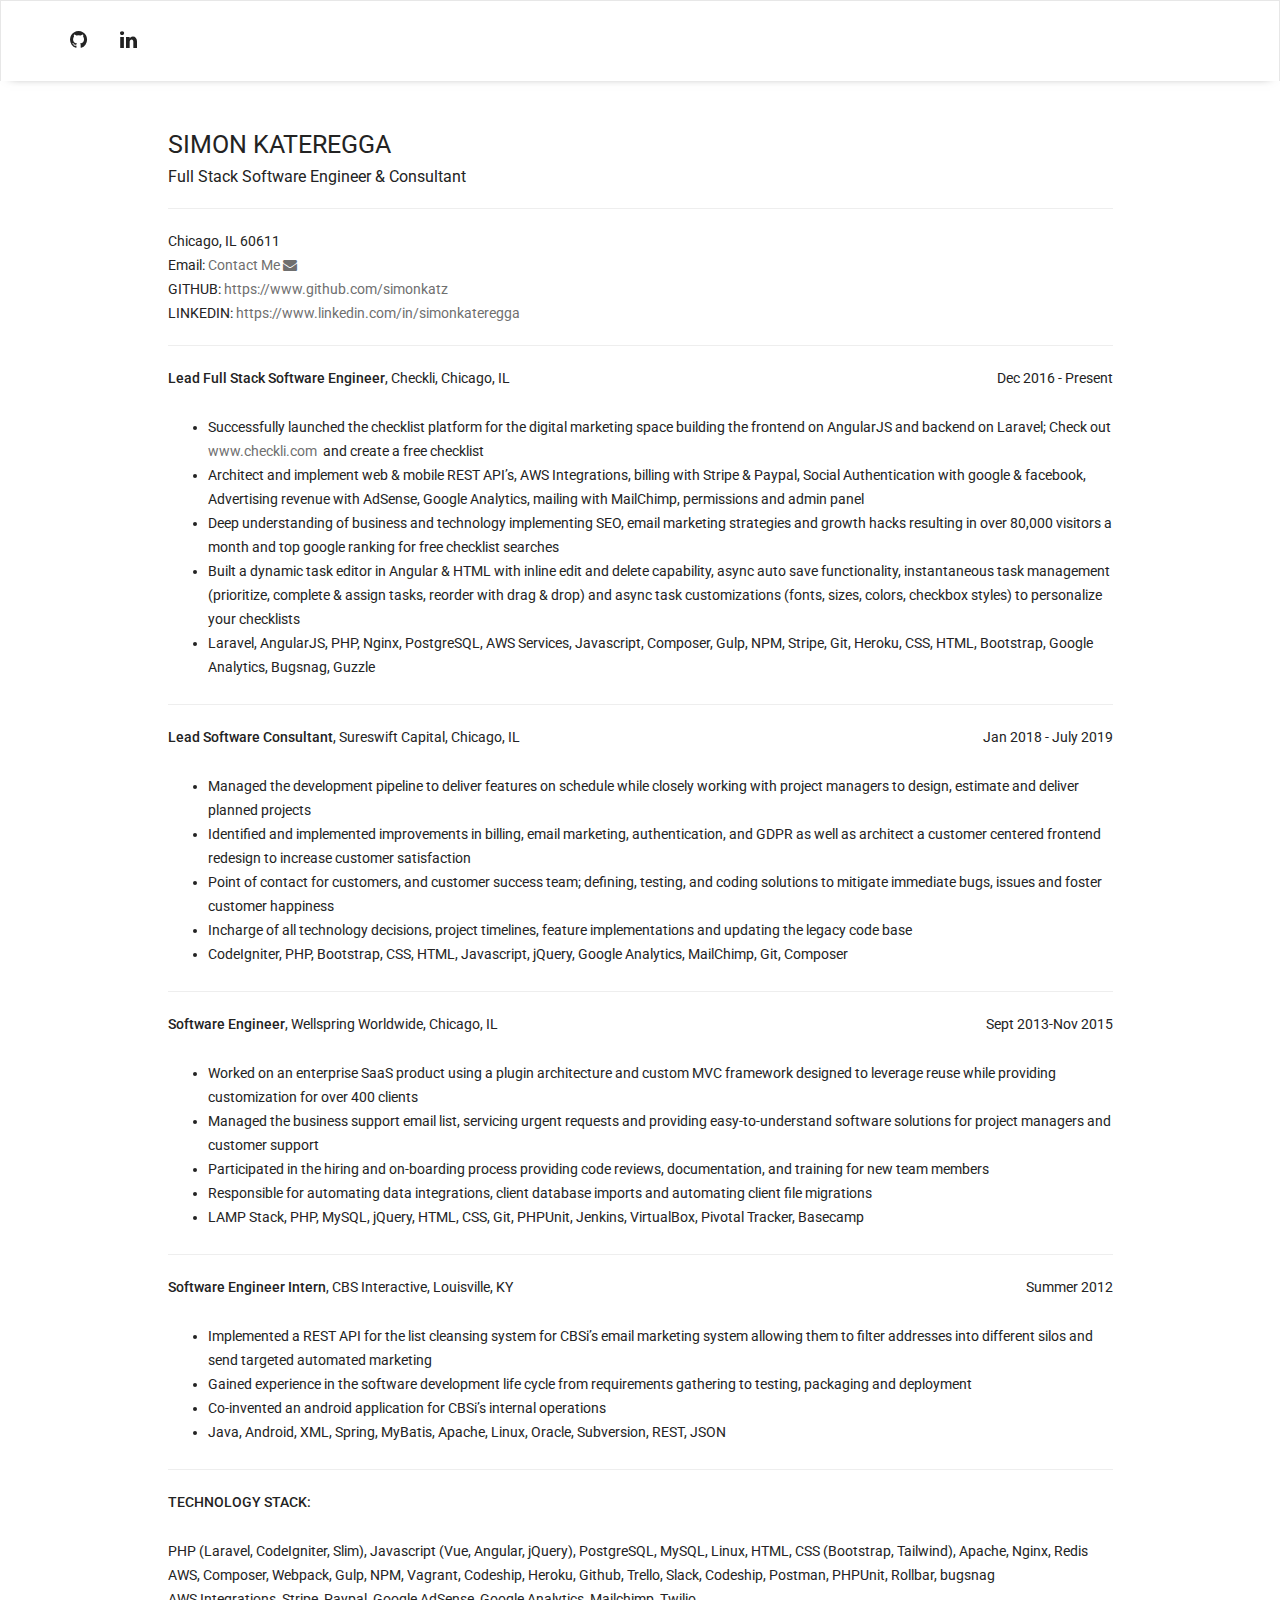
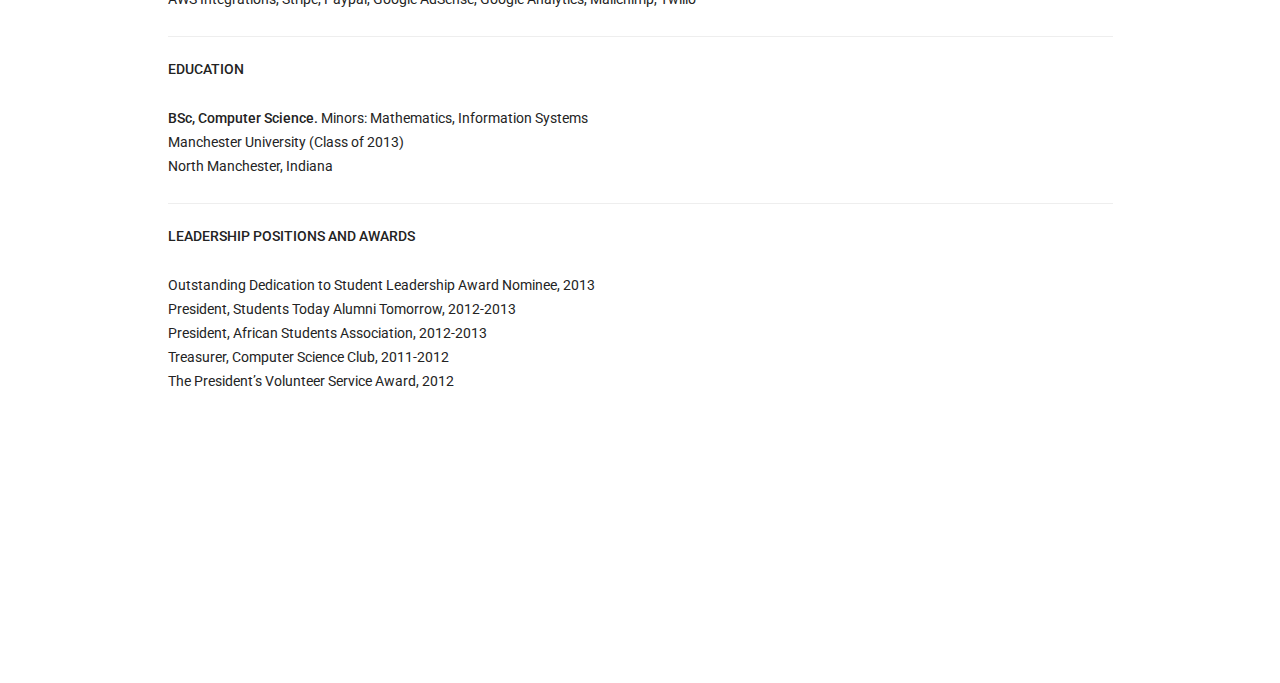
==== resume.html @ ce94b1bd "Technology stack and education." ====
<!DOCTYPE html>

<html class=" js " lang="en">
  <head>
    <!-- Global site tag (gtag.js) - Google Analytics -->
    <script async src="https://www.googletagmanager.com/gtag/js?id=UA-112524451-1"></script>
    <script>
      window.dataLayer = window.dataLayer || [];
      function gtag(){dataLayer.push(arguments);}
      gtag('js', new Date());

      gtag('config', 'UA-112524451-1');
    </script>

    <meta http-equiv="Content-Type" content="text/html; charset=UTF-8">
    <!-- title -->
    <title>Simon Kateregga</title>

    <meta http-equiv="X-UA-Compatible" content="IE=edge">
    <meta name="viewport" content="width=device-width,initial-scale=1.0,maximum-scale=1">
    <meta name="author" content="Simon Kateregga">
    <!-- description -->
    <meta name="description" content="Simon Kateregga: Software consultant, entrepreneur &amp; full stack web developer/engineer living in the great city of Chicago.">
    <!-- keywords -->
    <meta name="keywords" content="Simon Kateregga, kateregga, Entrepreneur, Software Consultant, Full Stack, Software Engineer, Chicago, Web Developer, Developer, Engineer">
    <!-- favicon -->
    <!-- animation -->
    <link rel="stylesheet" href="./css/animate.css">
    <!-- bootstrap -->
    <link rel="stylesheet" href="./css/bootstrap.min.css">
    <!-- font-awesome icon -->
    <link href="https://maxcdn.bootstrapcdn.com/font-awesome/4.7.0/css/font-awesome.min.css" rel="stylesheet" integrity="sha384-wvfXpqpZZVQGK6TAh5PVlGOfQNHSoD2xbE+QkPxCAFlNEevoEH3Sl0sibVcOQVnN" crossorigin="anonymous">
    <link rel="stylesheet" href="./css/font-awesome.min.css">

    <link rel="stylesheet" href="./css/et-line-icons.css">

    <link rel="stylesheet" href="./css/style.css">
    <!-- responsive css -->
    <link rel="stylesheet" href="./css/responsive.css">

    <link rel="stylesheet" href="./css/main.css">
  </head>
  <body class="width-100 text-extra-dark-gray">
      <!-- start header -->
      <header class="sticky">
          <!-- start navigation -->
          <nav class="navbar navbar-default navbar-scroll-fixed-top xs-display-none width-90 header-light-transparent bootsnav nav-top-scroll on no-full">
              <div class="container nav-header-container height-80px xs-height-50px xs-padding-15px-lr">
                  <!-- start header navigation -->
                  <div class="row">
                      <div class="col-md-4 col-sm-4 col-xs-6 hidden-xs text-left">
                          <div class="social-icon">
                              <a href="https://www.github.com/simonkatz" title="Github" target="_blank"><i class="fa fa-github text-extra-dark-gray text-deep-pink-hover" aria-hidden="true"></i></a>
                              <a href="https://linkedin.com/in/simonkateregga" title="LinkedIn" target="_blank"><i class="fa fa-linkedin text-extra-dark-gray text-deep-pink-hover"></i></a>
                          </div>
                      </div>
                  </div>
              </div>
              <!-- end header navigation -->
          </nav>
          <!-- end navigation -->

      </header>
    <section class="wow fadeIn" style="visibility: visible; animation-name: fadeIn;">
        <div class="container">
            <div class="row">
                <div class="col-xs-12 col-md-10 col-md-offset-1">
                    <div>
                        <h6 class="margin-5px-bottom text-uppercase">Simon Kateregga</h6>
                        <div class="text-medium text-uppercas">Full Stack Software Engineer &amp; Consultant</div>
                        <hr />
                        Chicago, IL 60611 <br/> 
                        Email: <a href="mailto:simon@checkli.com">Contact Me <i class="fa fa-envelope"></i></a> <br/>
                        GITHUB: <a href="https://www.github.com/simonkatz" target="_blank">https://www.github.com/simonkatz </a> <br/>
                        LINKEDIN: <a href="https://www.linkedin.com/in/simonkateregga" target="_blank">https://www.linkedin.com/in/simonkateregga</a>
                    </div> 
                    <hr />
                    <p><span class="font-weight-500">Lead Full Stack Software Engineer</span>, Checkli, Chicago, IL <span class="float-right">Dec 2016 - Present</span></p>
                    <ul>
                    	<li>Successfully launched the checklist platform for the digital marketing space building the frontend on AngularJS and backend on Laravel; Check out <a href="https://www.checkli.com" target="_blank">www.checkli.com</a> &nbsp;and create a free checklist</li>
                    	<li>Architect and implement web &amp; mobile REST API&rsquo;s, AWS Integrations, billing with Stripe &amp; Paypal, Social Authentication with google &amp; facebook, Advertising revenue with AdSense, Google Analytics, mailing with MailChimp, permissions and admin panel</li>
                    	<li>Deep understanding of business and technology implementing SEO, email marketing strategies and growth hacks resulting in over 80,000 visitors a month and top google ranking for free checklist searches</li>
                    	<li>Built a dynamic task editor in Angular &amp; HTML with inline edit and delete capability, async auto save functionality, instantaneous task management (prioritize, complete &amp; assign tasks, reorder with drag &amp; drop) and async task customizations (fonts, sizes, colors, checkbox styles) to personalize your checklists</li>
                    	<li>Laravel, AngularJS, PHP, Nginx, PostgreSQL, AWS Services, Javascript, Composer, Gulp, NPM, Stripe, Git, Heroku, CSS, HTML, Bootstrap, Google Analytics, Bugsnag, Guzzle</li>
                    </ul>
                    <hr />
                    <p><span class="font-weight-500">Lead Software Consultant</span>, Sureswift Capital, Chicago, IL <span class="float-right">Jan 2018 - July 2019</span></p>
                    <ul>
                        <li>Managed the development pipeline to deliver features on schedule while closely working with project managers to design, estimate and deliver planned projects</li>
                        <li>Identified and implemented improvements in billing, email marketing, authentication, and GDPR as well as architect a customer centered frontend redesign to increase customer satisfaction</li>
                        <li>Point of contact for customers, and customer success team; defining, testing, and coding solutions to mitigate immediate bugs, issues and foster customer happiness</li>
                        <li>Incharge of all technology decisions, project timelines, feature implementations and updating the legacy code base</li>
                        <li>CodeIgniter, PHP, Bootstrap, CSS, HTML, Javascript, jQuery, Google Analytics, MailChimp, Git, Composer</li>
                    </ul>
                    <hr />
                    <p><span class="font-weight-500">Software Engineer</span>, Wellspring Worldwide, Chicago, IL <span class="float-right">Sept 2013-Nov 2015</span></p>
                    <ul>
                    	<li>Worked on an enterprise SaaS product using a plugin architecture and custom MVC framework designed to leverage reuse while providing customization for over 400 clients</li>
                    	<li>Managed the business support email list, servicing urgent requests and providing easy-to-understand software solutions for project managers and customer support</li>
                    	<li>Participated in the hiring and on-boarding process providing code reviews, documentation, and training for new team members</li>
                    	<li>Responsible for automating data integrations, client database imports and automating client file migrations</li>
                    	<li>LAMP Stack, PHP, MySQL, jQuery, HTML, CSS, Git, PHPUnit, Jenkins, VirtualBox, Pivotal Tracker, Basecamp</li>
                    </ul>
                    <hr />
                    <p><span class="font-weight-500">Software Engineer Intern</span>, CBS Interactive, Louisville, KY <span class="float-right">Summer 2012</span></p>
                    <ul>
                    	<li>Implemented a REST API for the list cleansing system for CBSi&rsquo;s email marketing system allowing them to filter addresses into different silos and send targeted automated marketing</li>
                    	<li>Gained experience in the software development life cycle from requirements gathering to testing, packaging and deployment</li>
                    	<li>Co-invented an android application for CBSi&rsquo;s internal operations</li>
                    	<li>Java, Android, XML, Spring, MyBatis, Apache, Linux, Oracle, Subversion, REST, JSON</li>
                    </ul> 
                     <hr />
                    <p class="font-weight-500">TECHNOLOGY STACK:</p>
                    <p>
                        PHP (Laravel, CodeIgniter, Slim), Javascript (Vue, Angular, jQuery), PostgreSQL, MySQL, Linux, HTML, CSS (Bootstrap, Tailwind), Apache, Nginx, Redis <br/>
                        
                        AWS, Composer, Webpack, Gulp, NPM, Vagrant, Codeship, Heroku, Github, Trello, Slack, Codeship, Postman, PHPUnit, Rollbar, bugsnag <br/>
                        
                        AWS Integrations, Stripe, Paypal, Google AdSense, Google Analytics, Mailchimp, Twilio <br/>
                    </p>
                    <hr />
                    <p class="font-weight-500">EDUCATION</p>
                    <p>
                        <span class="font-weight-500">BSc, Computer Science.</span> Minors: Mathematics, Information Systems <br/>
                        Manchester University (Class of 2013) <br/> 
                        North Manchester, Indiana
                    </p>
                    <hr />
                    <p class="font-weight-500">LEADERSHIP POSITIONS AND AWARDS</p>
                    <div>
                        Outstanding Dedication to Student Leadership Award Nominee, 2013 <br/>
                        President, Students Today Alumni Tomorrow, 2012-2013 <br/>
                        President, African Students Association, 2012-2013 <br/>
                        Treasurer, Computer Science Club, 2011-2012 <br/>
                        The President&rsquo;s Volunteer Service Award, 2012
                    </div>
                </div>
                
            </div>
        </div>
    </section>
    <section id="contact" class="wow fadeIn padding-60px-tb sm-padding-40px-tb bg-charcoal-gray" style="visibility: visible; animation-name: fadeIn;">
        <div class="container">
            <div class="row">
              <div class="col-md-3 col-sm-3 col-xs-6 hidden-xs text-left">
                  <div class="social-icon">
                      <a href="https://www.github.com/simonkatz" title="Github" target="_blank"><i class="fa fa-github text-white" aria-hidden="true"></i></a>
                      <a href="https://linkedin.com/in/simonkateregga" title="LinkedIn" target="_blank"><i class="fa fa-linkedin text-white"></i></a>
                  </div>
              </div>
                <div class="col-md-6 col-sm-6 center-col position-relative text-center">
                    <span class="text-extra-large text-white alt-font display-inline-block margin-5px-top margin-30px-right xs-no-margin-right xs-no-margin-top xs-margin-15px-bottom xs-width-100">I'd love to hear about your project</span>
                    <a href="mailto:simon@checkli.com" class="btn btn-white btn-medium btn-rounded vertical-align-top xs-no-margin-right">Contact Me <i class="fa fa-envelope"></i></a>
                </div>
            </div>
        </div>
    </section>
    <script type="text/javascript" src="./js/jquery.js"></script>
    <script type="text/javascript" src="./js/bootstrap.min.js"></script>
    <!-- animation -->
    <script type="text/javascript" src="./js/wow.min.js"></script>
    <script type="text/javascript" src="./js/smooth-scroll.js"></script>

    <script type="text/javascript" src="./js/main.js"></script>
  </body>
</html>
---- css/et-line-icons.css ----
@font-face {
	font-family: 'et-line';
	src:url('../fonts/et-line.eot');
	src:url('../fonts/et-line.eot?#iefix') format('embedded-opentype'),
		url('../fonts/et-line.woff') format('woff'),
		url('../fonts/et-line.ttf') format('truetype'),
		url('../fonts/et-line.svg#et-line') format('svg');
	font-weight: normal;
	font-style: normal;
}

/* Use the following CSS code if you want to use data attributes for inserting your icons */
[data-icon]:before {
	font-family: 'et-line';
	content: attr(data-icon);
	speak: none;
	font-weight: normal;
	font-variant: normal;
	text-transform: none;
	line-height: 1;
	-webkit-font-smoothing: antialiased;
	-moz-osx-font-smoothing: grayscale;
	display:inline-block;
}

/* Use the following CSS code if you want to have a class per icon */
/*
Instead of a list of all class selectors,
you can use the generic selector below, but it's slower:
[class*="icon-"] {
*/
.icon-mobile, .icon-laptop, .icon-desktop, .icon-tablet, .icon-phone, .icon-document, .icon-documents, .icon-search, .icon-clipboard, .icon-newspaper, .icon-notebook, .icon-book-open, .icon-browser, .icon-calendar, .icon-presentation, .icon-picture, .icon-pictures, .icon-video, .icon-camera, .icon-printer, .icon-toolbox, .icon-briefcase, .icon-wallet, .icon-gift, .icon-bargraph, .icon-grid, .icon-expand, .icon-focus, .icon-edit, .icon-adjustments, .icon-ribbon, .icon-hourglass, .icon-lock, .icon-megaphone, .icon-shield, .icon-trophy, .icon-flag, .icon-map, .icon-puzzle, .icon-basket, .icon-envelope, .icon-streetsign, .icon-telescope, .icon-gears, .icon-key, .icon-paperclip, .icon-attachment, .icon-pricetags, .icon-lightbulb, .icon-layers, .icon-pencil, .icon-tools, .icon-tools-2, .icon-scissors, .icon-paintbrush, .icon-magnifying-glass, .icon-circle-compass, .icon-linegraph, .icon-mic, .icon-strategy, .icon-beaker, .icon-caution, .icon-recycle, .icon-anchor, .icon-profile-male, .icon-profile-female, .icon-bike, .icon-wine, .icon-hotairballoon, .icon-globe, .icon-genius, .icon-map-pin, .icon-dial, .icon-chat, .icon-heart, .icon-cloud, .icon-upload, .icon-download, .icon-target, .icon-hazardous, .icon-piechart, .icon-speedometer, .icon-global, .icon-compass, .icon-lifesaver, .icon-clock, .icon-aperture, .icon-quote, .icon-scope, .icon-alarmclock, .icon-refresh, .icon-happy, .icon-sad, .icon-facebook, .icon-twitter, .icon-googleplus, .icon-rss, .icon-tumblr, .icon-linkedin, .icon-dribbble {
	font-family: 'et-line';
	speak: none;
	font-style: normal;
	font-weight: normal;
	font-variant: normal;
	text-transform: none;
	line-height: 1.1;
	-webkit-font-smoothing: antialiased;
	-moz-osx-font-smoothing: grayscale;
	display:inline-block;
}
.icon-mobile:before {
	content: "\e000";
}
.icon-laptop:before {
	content: "\e001";
}
.icon-desktop:before {
	content: "\e002";
}
.icon-tablet:before {
	content: "\e003";
}
.icon-phone:before {
	content: "\e004";
}
.icon-document:before {
	content: "\e005";
}
.icon-documents:before {
	content: "\e006";
}
.icon-search:before {
	content: "\e007";
}
.icon-clipboard:before {
	content: "\e008";
}
.icon-newspaper:before {
	content: "\e009";
}
.icon-notebook:before {
	content: "\e00a";
}
.icon-book-open:before {
	content: "\e00b";
}
.icon-browser:before {
	content: "\e00c";
}
.icon-calendar:before {
	content: "\e00d";
}
.icon-presentation:before {
	content: "\e00e";
}
.icon-picture:before {
	content: "\e00f";
}
.icon-pictures:before {
	content: "\e010";
}
.icon-video:before {
	content: "\e011";
}
.icon-camera:before {
	content: "\e012";
}
.icon-printer:before {
	content: "\e013";
}
.icon-toolbox:before {
	content: "\e014";
}
.icon-briefcase:before {
	content: "\e015";
}
.icon-wallet:before {
	content: "\e016";
}
.icon-gift:before {
	content: "\e017";
}
.icon-bargraph:before {
	content: "\e018";
}
.icon-grid:before {
	content: "\e019";
}
.icon-expand:before {
	content: "\e01a";
}
.icon-focus:before {
	content: "\e01b";
}
.icon-edit:before {
	content: "\e01c";
}
.icon-adjustments:before {
	content: "\e01d";
}
.icon-ribbon:before {
	content: "\e01e";
}
.icon-hourglass:before {
	content: "\e01f";
}
.icon-lock:before {
	content: "\e020";
}
.icon-megaphone:before {
	content: "\e021";
}
.icon-shield:before {
	content: "\e022";
}
.icon-trophy:before {
	content: "\e023";
}
.icon-flag:before {
	content: "\e024";
}
.icon-map:before {
	content: "\e025";
}
.icon-puzzle:before {
	content: "\e026";
}
.icon-basket:before {
	content: "\e027";
}
.icon-envelope:before {
	content: "\e028";
}
.icon-streetsign:before {
	content: "\e029";
}
.icon-telescope:before {
	content: "\e02a";
}
.icon-gears:before {
	content: "\e02b";
}
.icon-key:before {
	content: "\e02c";
}
.icon-paperclip:before {
	content: "\e02d";
}
.icon-attachment:before {
	content: "\e02e";
}
.icon-pricetags:before {
	content: "\e02f";
}
.icon-lightbulb:before {
	content: "\e030";
}
.icon-layers:before {
	content: "\e031";
}
.icon-pencil:before {
	content: "\e032";
}
.icon-tools:before {
	content: "\e033";
}
.icon-tools-2:before {
	content: "\e034";
}
.icon-scissors:before {
	content: "\e035";
}
.icon-paintbrush:before {
	content: "\e036";
}
.icon-magnifying-glass:before {
	content: "\e037";
}
.icon-circle-compass:before {
	content: "\e038";
}
.icon-linegraph:before {
	content: "\e039";
}
.icon-mic:before {
	content: "\e03a";
}
.icon-strategy:before {
	content: "\e03b";
}
.icon-beaker:before {
	content: "\e03c";
}
.icon-caution:before {
	content: "\e03d";
}
.icon-recycle:before {
	content: "\e03e";
}
.icon-anchor:before {
	content: "\e03f";
}
.icon-profile-male:before {
	content: "\e040";
}
.icon-profile-female:before {
	content: "\e041";
}
.icon-bike:before {
	content: "\e042";
}
.icon-wine:before {
	content: "\e043";
}
.icon-hotairballoon:before {
	content: "\e044";
}
.icon-globe:before {
	content: "\e045";
}
.icon-genius:before {
	content: "\e046";
}
.icon-map-pin:before {
	content: "\e047";
}
.icon-dial:before {
	content: "\e048";
}
.icon-chat:before {
	content: "\e049";
}
.icon-heart:before {
	content: "\e04a";
}
.icon-cloud:before {
	content: "\e04b";
}
.icon-upload:before {
	content: "\e04c";
}
.icon-download:before {
	content: "\e04d";
}
.icon-target:before {
	content: "\e04e";
}
.icon-hazardous:before {
	content: "\e04f";
}
.icon-piechart:before {
	content: "\e050";
}
.icon-speedometer:before {
	content: "\e051";
}
.icon-global:before {
	content: "\e052";
}
.icon-compass:before {
	content: "\e053";
}
.icon-lifesaver:before {
	content: "\e054";
}
.icon-clock:before {
	content: "\e055";
}
.icon-aperture:before {
	content: "\e056";
}
.icon-quote:before {
	content: "\e057";
}
.icon-scope:before {
	content: "\e058";
}
.icon-alarmclock:before {
	content: "\e059";
}
.icon-refresh:before {
	content: "\e05a";
}
.icon-happy:before {
	content: "\e05b";
}
.icon-sad:before {
	content: "\e05c";
}
.icon-facebook:before {
	content: "\e05d";
}
.icon-twitter:before {
	content: "\e05e";
}
.icon-googleplus:before {
	content: "\e05f";
}
.icon-rss:before {
	content: "\e060";
}
.icon-tumblr:before {
	content: "\e061";
}
.icon-linkedin:before {
	content: "\e062";
}
.icon-dribbble:before {
	content: "\e063";
}
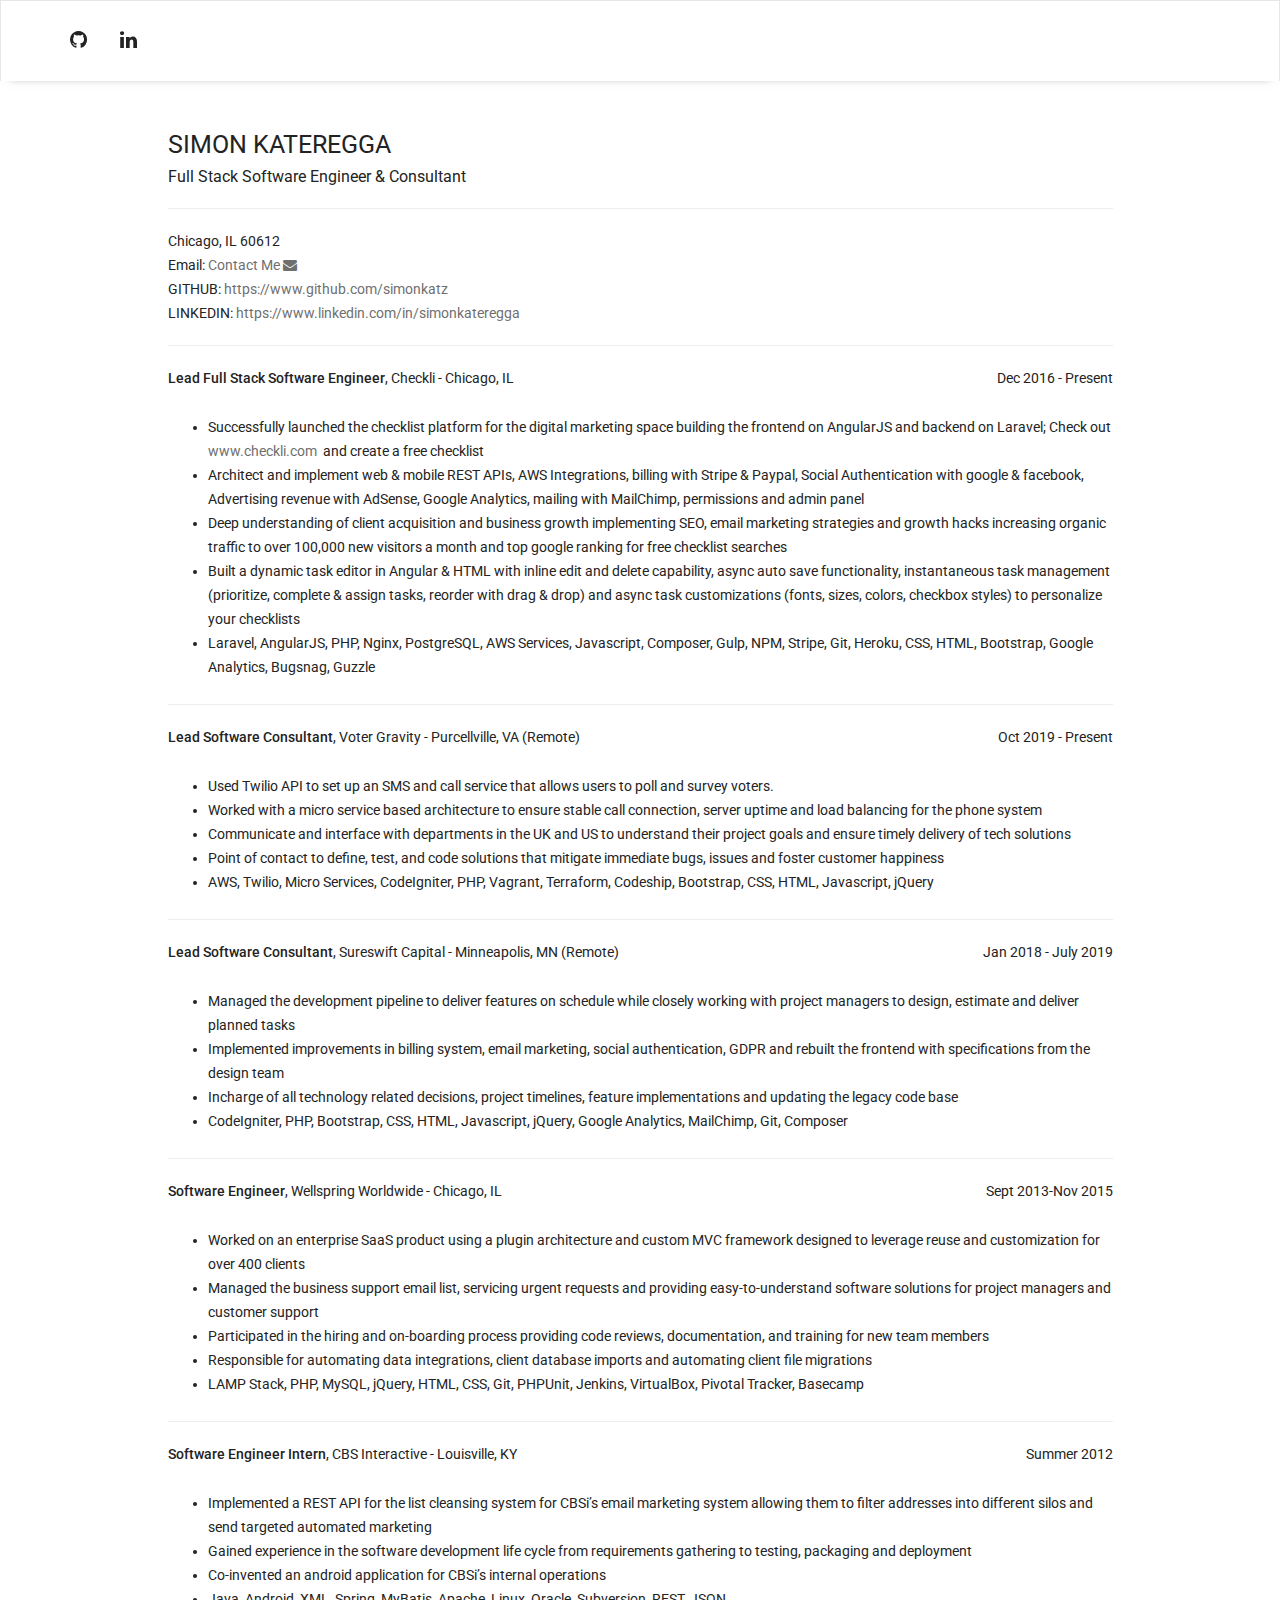
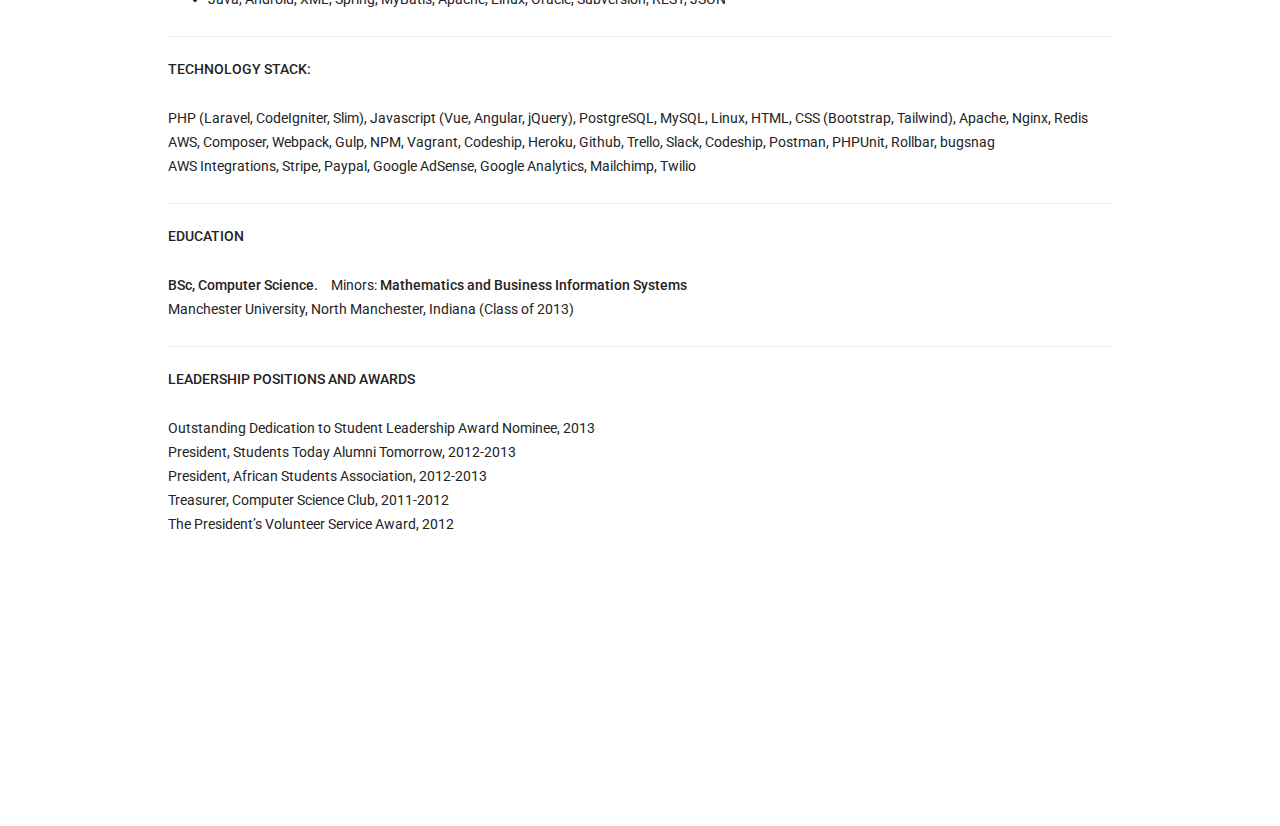
==== commit 105567d1: "Update resume dates" ====
--- a/resume.html
+++ b/resume.html
@@ -69,40 +69,48 @@
                         <h6 class="margin-5px-bottom text-uppercase">Simon Kateregga</h6>
                         <div class="text-medium text-uppercas">Full Stack Software Engineer &amp; Consultant</div>
                         <hr />
-                        Chicago, IL 60611 <br/> 
+                        Chicago, IL 60612 <br/> 
                         Email: <a href="mailto:simon@checkli.com">Contact Me <i class="fa fa-envelope"></i></a> <br/>
                         GITHUB: <a href="https://www.github.com/simonkatz" target="_blank">https://www.github.com/simonkatz </a> <br/>
                         LINKEDIN: <a href="https://www.linkedin.com/in/simonkateregga" target="_blank">https://www.linkedin.com/in/simonkateregga</a>
                     </div> 
                     <hr />
-                    <p><span class="font-weight-500">Lead Full Stack Software Engineer</span>, Checkli, Chicago, IL <span class="float-right">Dec 2016 - Present</span></p>
+                    <p><span class="font-weight-500">Lead Full Stack Software Engineer</span>, Checkli - Chicago, IL<span class="float-right">Dec 2016 - Present</span></p>
                     <ul>
                     	<li>Successfully launched the checklist platform for the digital marketing space building the frontend on AngularJS and backend on Laravel; Check out <a href="https://www.checkli.com" target="_blank">www.checkli.com</a> &nbsp;and create a free checklist</li>
-                    	<li>Architect and implement web &amp; mobile REST API&rsquo;s, AWS Integrations, billing with Stripe &amp; Paypal, Social Authentication with google &amp; facebook, Advertising revenue with AdSense, Google Analytics, mailing with MailChimp, permissions and admin panel</li>
-                    	<li>Deep understanding of business and technology implementing SEO, email marketing strategies and growth hacks resulting in over 80,000 visitors a month and top google ranking for free checklist searches</li>
+                    	<li>Architect and implement web &amp; mobile REST APIs, AWS Integrations, billing with Stripe &amp; Paypal, Social Authentication with google &amp; facebook, Advertising revenue with AdSense, Google Analytics, mailing with MailChimp, permissions and admin panel</li>
+                    	<li>Deep understanding of client acquisition and business growth implementing SEO, email marketing strategies and growth hacks increasing organic traffic to over 100,000 new visitors a month and top google ranking for free checklist searches</li>
                     	<li>Built a dynamic task editor in Angular &amp; HTML with inline edit and delete capability, async auto save functionality, instantaneous task management (prioritize, complete &amp; assign tasks, reorder with drag &amp; drop) and async task customizations (fonts, sizes, colors, checkbox styles) to personalize your checklists</li>
                     	<li>Laravel, AngularJS, PHP, Nginx, PostgreSQL, AWS Services, Javascript, Composer, Gulp, NPM, Stripe, Git, Heroku, CSS, HTML, Bootstrap, Google Analytics, Bugsnag, Guzzle</li>
                     </ul>
                     <hr />
-                    <p><span class="font-weight-500">Lead Software Consultant</span>, Sureswift Capital, Chicago, IL <span class="float-right">Jan 2018 - July 2019</span></p>
+                    <p><span class="font-weight-500">Lead Software Consultant</span>, Voter Gravity - Purcellville, VA (Remote) <span class="float-right">Oct 2019 - Present</span></p>
                     <ul>
-                        <li>Managed the development pipeline to deliver features on schedule while closely working with project managers to design, estimate and deliver planned projects</li>
-                        <li>Identified and implemented improvements in billing, email marketing, authentication, and GDPR as well as architect a customer centered frontend redesign to increase customer satisfaction</li>
-                        <li>Point of contact for customers, and customer success team; defining, testing, and coding solutions to mitigate immediate bugs, issues and foster customer happiness</li>
-                        <li>Incharge of all technology decisions, project timelines, feature implementations and updating the legacy code base</li>
+                        <li>Used Twilio API to set up an SMS and call service that allows users to poll and survey voters.</li>
+                        <li>Worked with a micro service based architecture to ensure stable call connection, server uptime and load balancing for the phone system</li>
+                        <li>Communicate and interface with departments in the UK and US to understand their project goals and ensure timely delivery of tech solutions</li>
+                        <li>Point of contact to define, test, and code solutions that mitigate immediate bugs, issues and foster customer happiness</li>
+                        <li>AWS, Twilio, Micro Services, CodeIgniter, PHP, Vagrant, Terraform, Codeship, Bootstrap, CSS, HTML, Javascript, jQuery</li>
+                    </ul>
+                    <hr />
+                    <p><span class="font-weight-500">Lead Software Consultant</span>, Sureswift Capital - Minneapolis, MN (Remote) <span class="float-right">Jan 2018 - July 2019</span></p>
+                    <ul>
+                        <li>Managed the development pipeline to deliver features on schedule while closely working with project managers to design, estimate and deliver planned tasks</li>
+                        <li>Implemented improvements in billing system, email marketing, social authentication, GDPR and rebuilt the frontend with specifications from the design team</li>
+                        <li>Incharge of all technology related decisions, project timelines, feature implementations and updating the legacy code base</li>
                         <li>CodeIgniter, PHP, Bootstrap, CSS, HTML, Javascript, jQuery, Google Analytics, MailChimp, Git, Composer</li>
                     </ul>
                     <hr />
-                    <p><span class="font-weight-500">Software Engineer</span>, Wellspring Worldwide, Chicago, IL <span class="float-right">Sept 2013-Nov 2015</span></p>
+                    <p><span class="font-weight-500">Software Engineer</span>, Wellspring Worldwide - Chicago, IL <span class="float-right">Sept 2013-Nov 2015</span></p>
                     <ul>
-                    	<li>Worked on an enterprise SaaS product using a plugin architecture and custom MVC framework designed to leverage reuse while providing customization for over 400 clients</li>
+                    	<li>Worked on an enterprise SaaS product using a plugin architecture and custom MVC framework designed to leverage reuse and customization for over 400 clients</li>
                     	<li>Managed the business support email list, servicing urgent requests and providing easy-to-understand software solutions for project managers and customer support</li>
                     	<li>Participated in the hiring and on-boarding process providing code reviews, documentation, and training for new team members</li>
                     	<li>Responsible for automating data integrations, client database imports and automating client file migrations</li>
                     	<li>LAMP Stack, PHP, MySQL, jQuery, HTML, CSS, Git, PHPUnit, Jenkins, VirtualBox, Pivotal Tracker, Basecamp</li>
                     </ul>
                     <hr />
-                    <p><span class="font-weight-500">Software Engineer Intern</span>, CBS Interactive, Louisville, KY <span class="float-right">Summer 2012</span></p>
+                    <p><span class="font-weight-500">Software Engineer Intern</span>, CBS Interactive - Louisville, KY <span class="float-right">Summer 2012</span></p>
                     <ul>
                     	<li>Implemented a REST API for the list cleansing system for CBSi&rsquo;s email marketing system allowing them to filter addresses into different silos and send targeted automated marketing</li>
                     	<li>Gained experience in the software development life cycle from requirements gathering to testing, packaging and deployment</li>
@@ -121,9 +129,8 @@
                     <hr />
                     <p class="font-weight-500">EDUCATION</p>
                     <p>
-                        <span class="font-weight-500">BSc, Computer Science.</span> Minors: Mathematics, Information Systems <br/>
-                        Manchester University (Class of 2013) <br/> 
-                        North Manchester, Indiana
+                        <span class="font-weight-500 padding-10px-right">BSc, Computer Science.</span> Minors: <span class="font-weight-500">Mathematics and Business Information Systems</span> <br/>
+                        Manchester University, North Manchester, Indiana (Class of 2013) 
                     </p>
                     <hr />
                     <p class="font-weight-500">LEADERSHIP POSITIONS AND AWARDS</p>
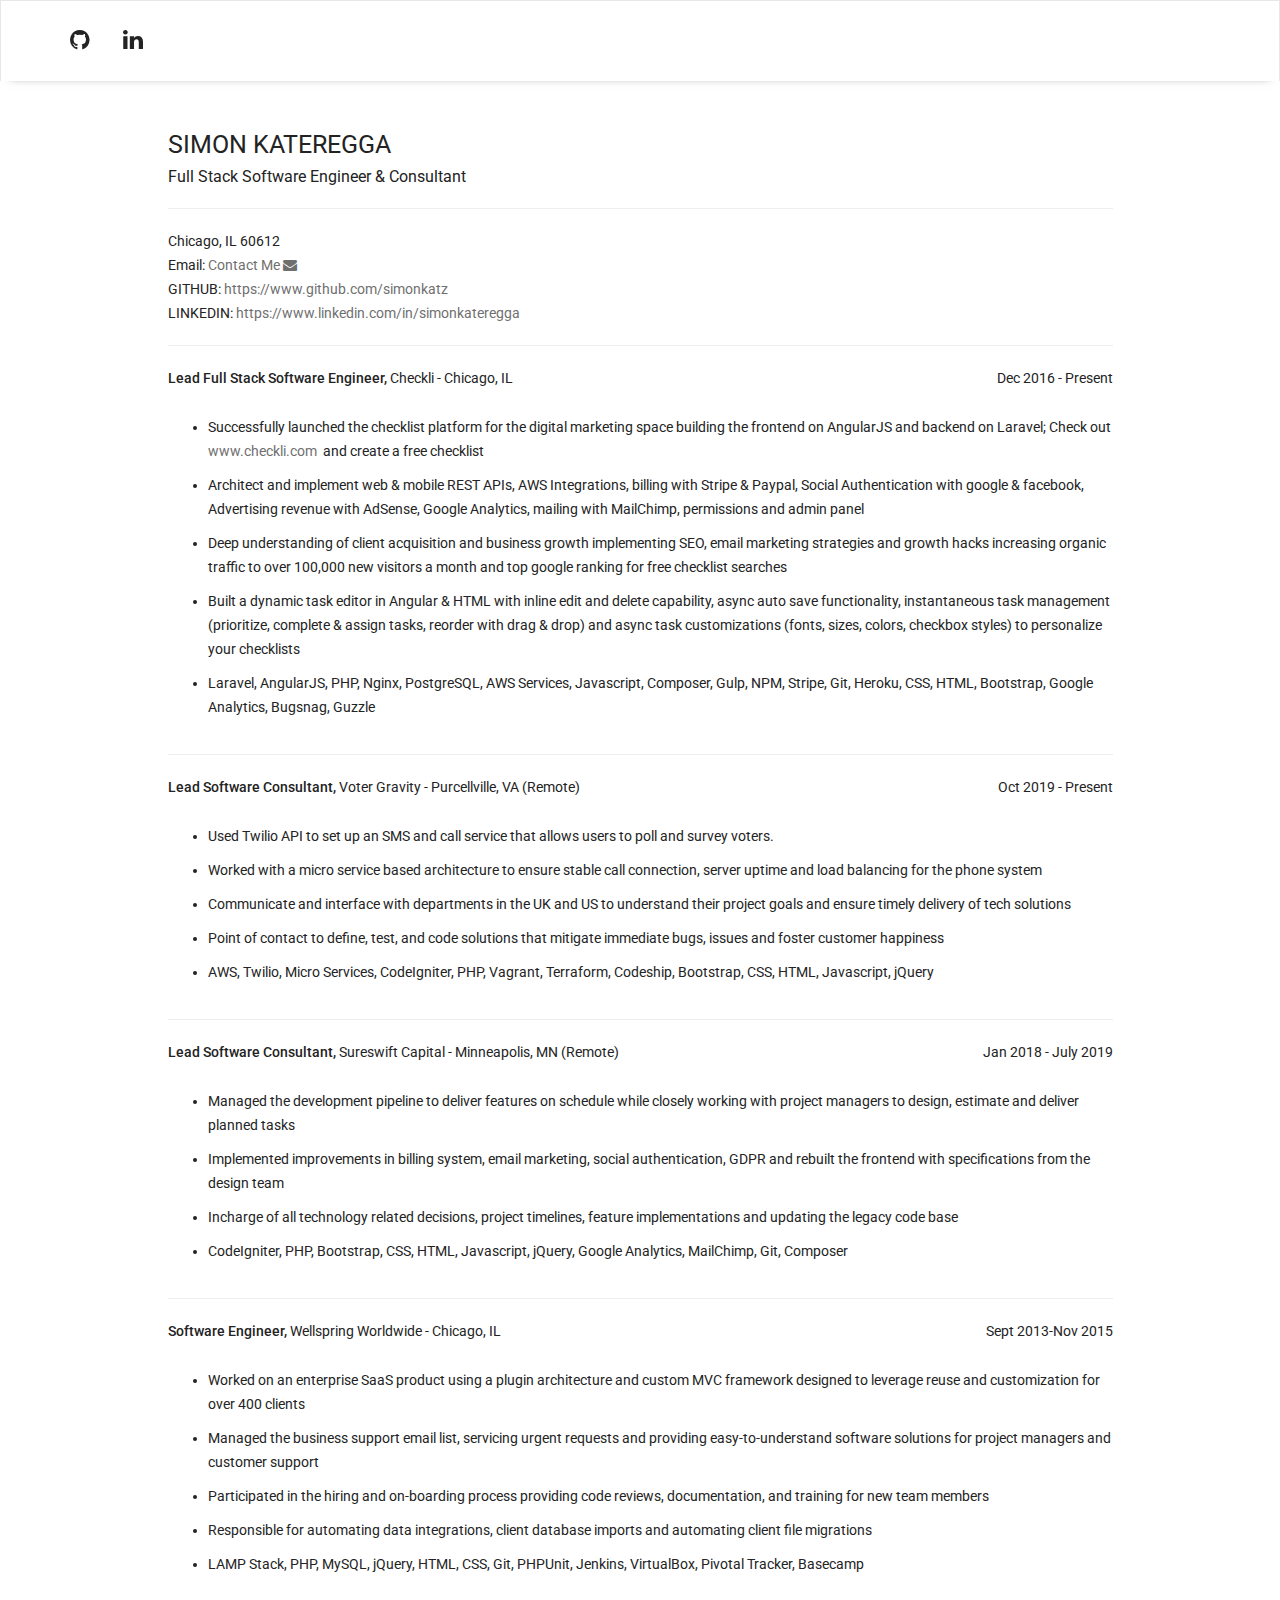
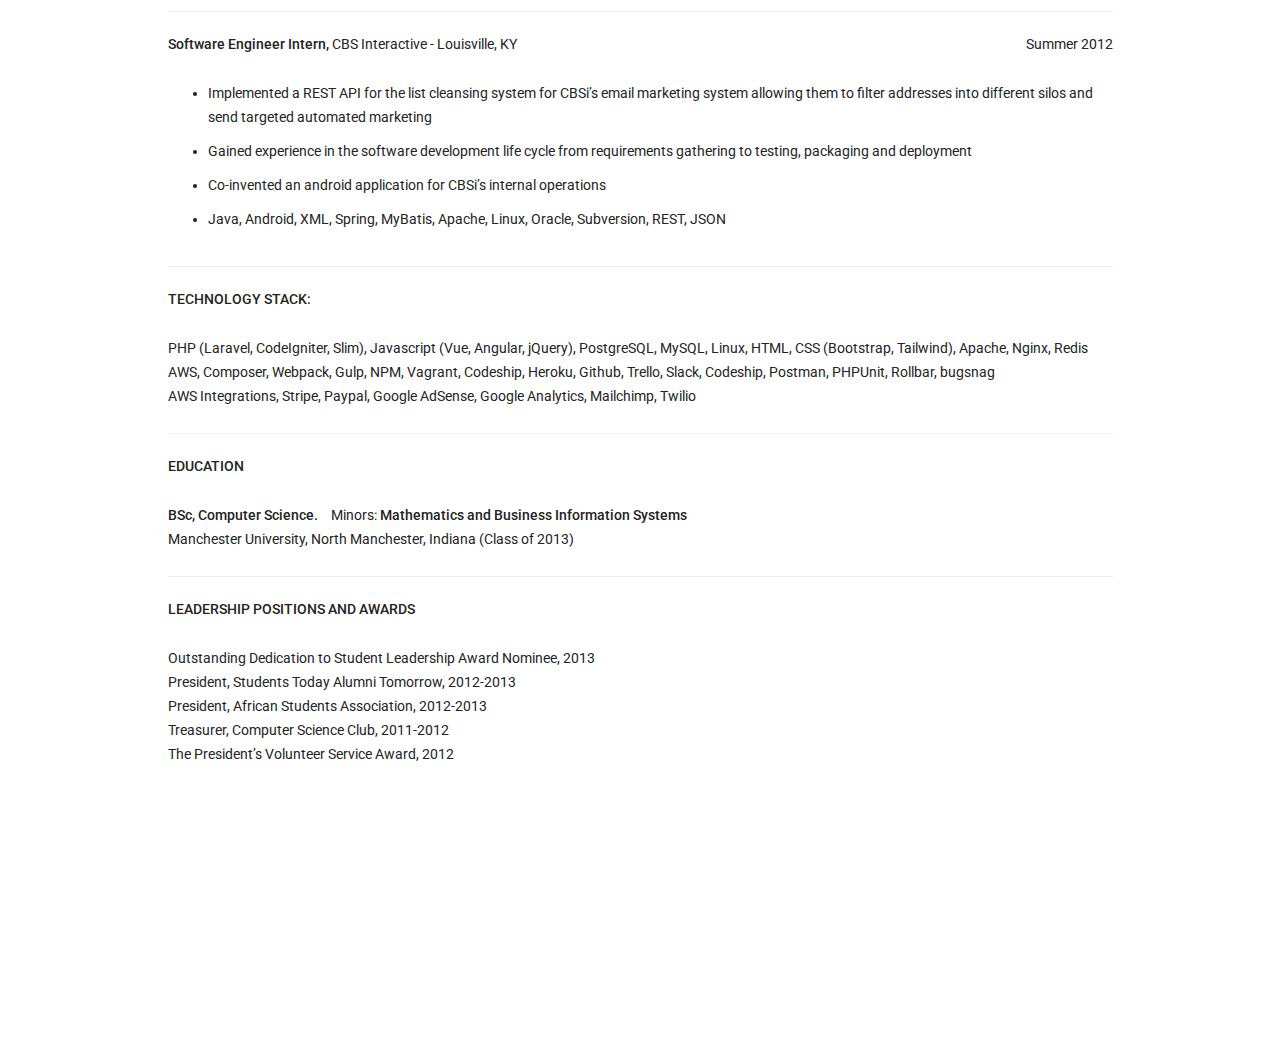
==== commit ac0d0831: "Dispaly block on titles and companies." ====
--- a/resume.html
+++ b/resume.html
@@ -75,8 +75,8 @@
                         LINKEDIN: <a href="https://www.linkedin.com/in/simonkateregga" target="_blank">https://www.linkedin.com/in/simonkateregga</a>
                     </div> 
                     <hr />
-                    <p><span class="font-weight-500">Lead Full Stack Software Engineer</span>, Checkli - Chicago, IL<span class="float-right">Dec 2016 - Present</span></p>
-                    <ul>
+                    <p><span class="font-weight-500 xs-display-block">Lead Full Stack Software Engineer, </span>Checkli - Chicago, IL<span class="xs-display-none float-right">Dec 2016 - Present</span></p>
+                    <ul class="xs-padding-20px-left">
                     	<li>Successfully launched the checklist platform for the digital marketing space building the frontend on AngularJS and backend on Laravel; Check out <a href="https://www.checkli.com" target="_blank">www.checkli.com</a> &nbsp;and create a free checklist</li>
                     	<li>Architect and implement web &amp; mobile REST APIs, AWS Integrations, billing with Stripe &amp; Paypal, Social Authentication with google &amp; facebook, Advertising revenue with AdSense, Google Analytics, mailing with MailChimp, permissions and admin panel</li>
                     	<li>Deep understanding of client acquisition and business growth implementing SEO, email marketing strategies and growth hacks increasing organic traffic to over 100,000 new visitors a month and top google ranking for free checklist searches</li>
@@ -84,8 +84,8 @@
                     	<li>Laravel, AngularJS, PHP, Nginx, PostgreSQL, AWS Services, Javascript, Composer, Gulp, NPM, Stripe, Git, Heroku, CSS, HTML, Bootstrap, Google Analytics, Bugsnag, Guzzle</li>
                     </ul>
                     <hr />
-                    <p><span class="font-weight-500">Lead Software Consultant</span>, Voter Gravity - Purcellville, VA (Remote) <span class="float-right">Oct 2019 - Present</span></p>
-                    <ul>
+                    <p><span class="font-weight-500 xs-display-block">Lead Software Consultant, </span>Voter Gravity - Purcellville, VA (Remote) <span class="xs-display-none float-right">Oct 2019 - Present</span></p>
+                    <ul class="xs-padding-20px-left">
                         <li>Used Twilio API to set up an SMS and call service that allows users to poll and survey voters.</li>
                         <li>Worked with a micro service based architecture to ensure stable call connection, server uptime and load balancing for the phone system</li>
                         <li>Communicate and interface with departments in the UK and US to understand their project goals and ensure timely delivery of tech solutions</li>
@@ -93,16 +93,16 @@
                         <li>AWS, Twilio, Micro Services, CodeIgniter, PHP, Vagrant, Terraform, Codeship, Bootstrap, CSS, HTML, Javascript, jQuery</li>
                     </ul>
                     <hr />
-                    <p><span class="font-weight-500">Lead Software Consultant</span>, Sureswift Capital - Minneapolis, MN (Remote) <span class="float-right">Jan 2018 - July 2019</span></p>
-                    <ul>
+                    <p><span class="font-weight-500 xs-display-block">Lead Software Consultant, </span>Sureswift Capital - Minneapolis, MN (Remote) <span class="xs-display-none float-right">Jan 2018 - July 2019</span></p>
+                    <ul class="xs-padding-20px-left">
                         <li>Managed the development pipeline to deliver features on schedule while closely working with project managers to design, estimate and deliver planned tasks</li>
                         <li>Implemented improvements in billing system, email marketing, social authentication, GDPR and rebuilt the frontend with specifications from the design team</li>
                         <li>Incharge of all technology related decisions, project timelines, feature implementations and updating the legacy code base</li>
                         <li>CodeIgniter, PHP, Bootstrap, CSS, HTML, Javascript, jQuery, Google Analytics, MailChimp, Git, Composer</li>
                     </ul>
                     <hr />
-                    <p><span class="font-weight-500">Software Engineer</span>, Wellspring Worldwide - Chicago, IL <span class="float-right">Sept 2013-Nov 2015</span></p>
-                    <ul>
+                    <p><span class="font-weight-500 xs-display-block">Software Engineer, </span>Wellspring Worldwide - Chicago, IL <span class="xs-display-none float-right">Sept 2013-Nov 2015</span></p>
+                    <ul class="xs-padding-20px-left">
                     	<li>Worked on an enterprise SaaS product using a plugin architecture and custom MVC framework designed to leverage reuse and customization for over 400 clients</li>
                     	<li>Managed the business support email list, servicing urgent requests and providing easy-to-understand software solutions for project managers and customer support</li>
                     	<li>Participated in the hiring and on-boarding process providing code reviews, documentation, and training for new team members</li>
@@ -110,8 +110,8 @@
                     	<li>LAMP Stack, PHP, MySQL, jQuery, HTML, CSS, Git, PHPUnit, Jenkins, VirtualBox, Pivotal Tracker, Basecamp</li>
                     </ul>
                     <hr />
-                    <p><span class="font-weight-500">Software Engineer Intern</span>, CBS Interactive - Louisville, KY <span class="float-right">Summer 2012</span></p>
-                    <ul>
+                    <p><span class="font-weight-500 xs-display-block">Software Engineer Intern, </span>CBS Interactive - Louisville, KY <span class="xs-display-none float-right">Summer 2012</span></p>
+                    <ul class="xs-padding-20px-left">
                     	<li>Implemented a REST API for the list cleansing system for CBSi&rsquo;s email marketing system allowing them to filter addresses into different silos and send targeted automated marketing</li>
                     	<li>Gained experience in the software development life cycle from requirements gathering to testing, packaging and deployment</li>
                     	<li>Co-invented an android application for CBSi&rsquo;s internal operations</li>
--- a/css/responsive.css
+++ b/css/responsive.css
@@ -3066,7 +3066,7 @@
 
 @media (max-width: 767px) {
 
-    body { font-size: 12px; line-height: 20px}
+    body { font-size: 14px; line-height: 25px}
 
     h1, h2, h3, h4, h5, h6 {margin:0 0 17px; padding:0; letter-spacing: 0; font-weight: 400;}
     h1 {font-size:37px; line-height: 42px;}
--- a/css/main.css
+++ b/css/main.css
@@ -0,0 +1,14 @@
+
+.navbar-default .nav-links a {
+  font-size: 16px;
+  letter-spacing: 0.5px;
+  margin-right: 50px;
+}
+.navbar-default .nav-links a:hover {
+  font-size: 20px;
+  color: #6f6f6f;
+}
+.social-icon a {
+    font-size: 23px;
+}
+li {padding-bottom: 10px;}
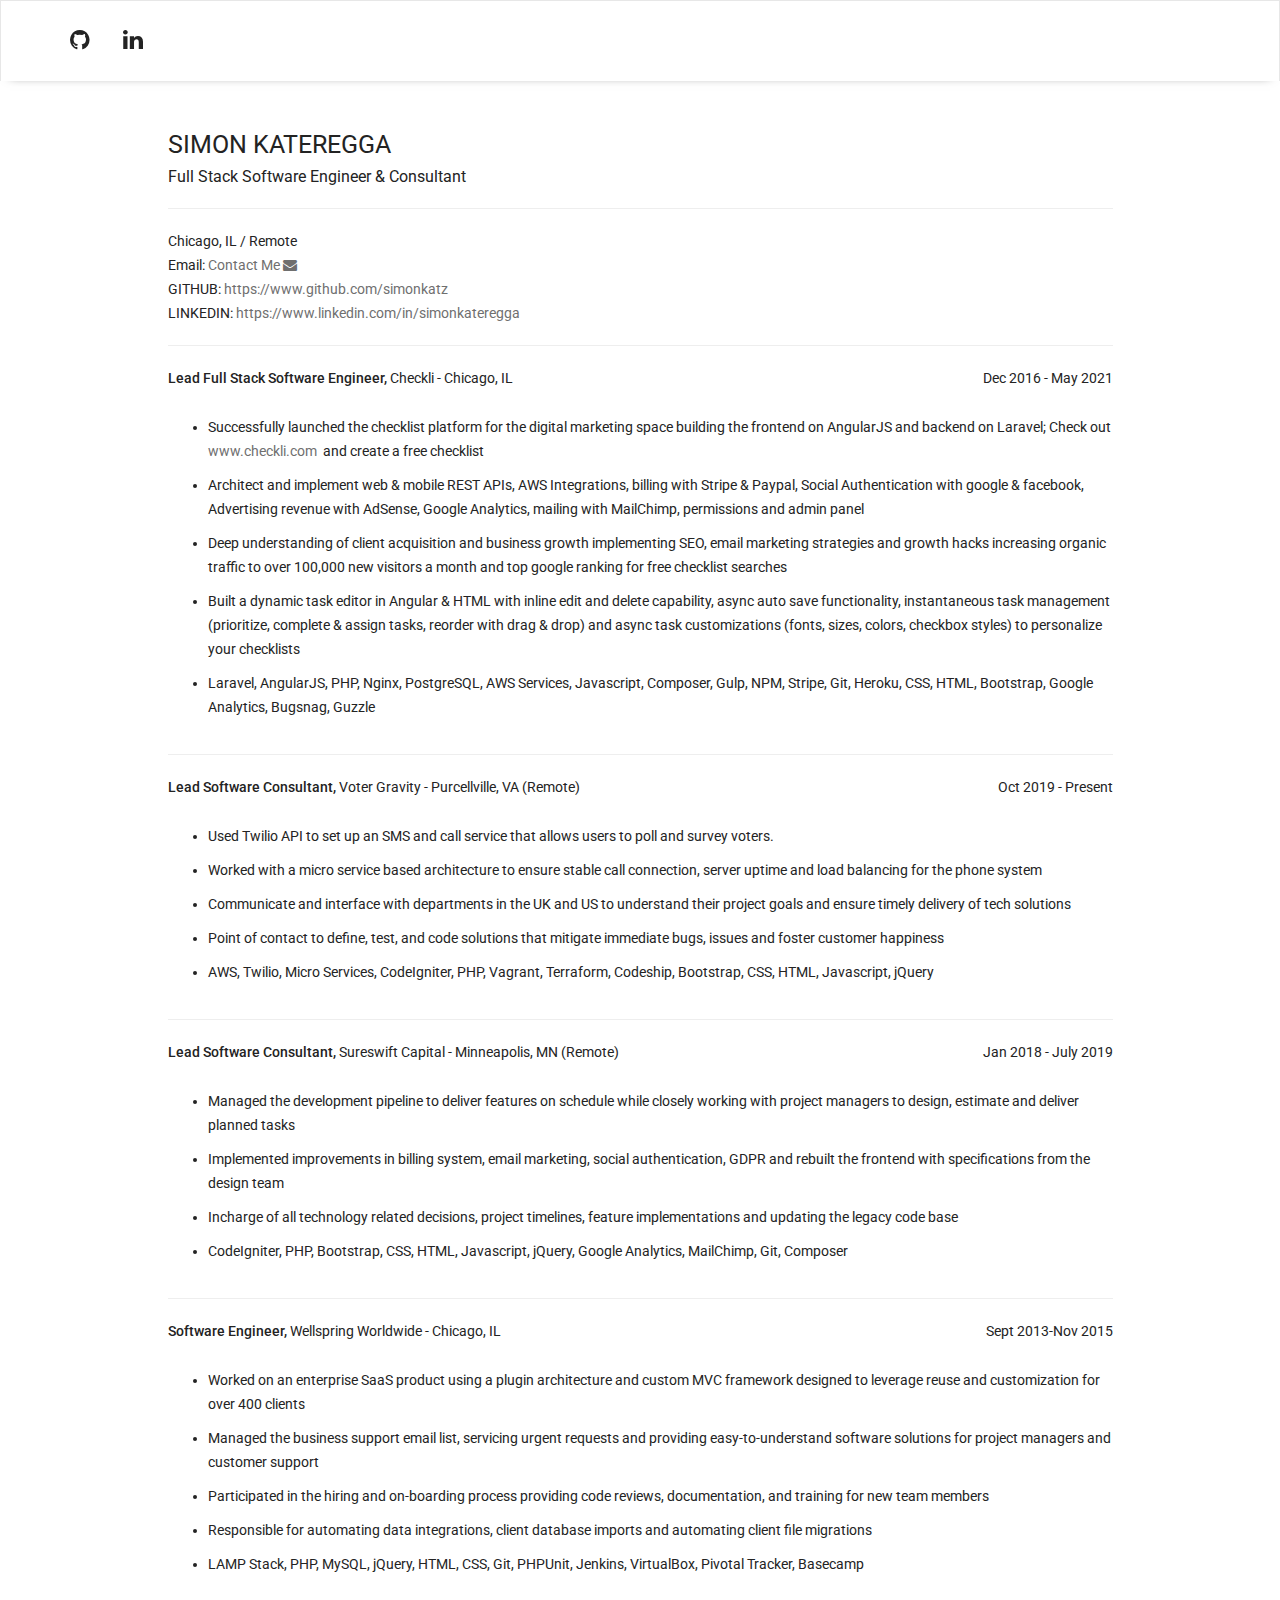
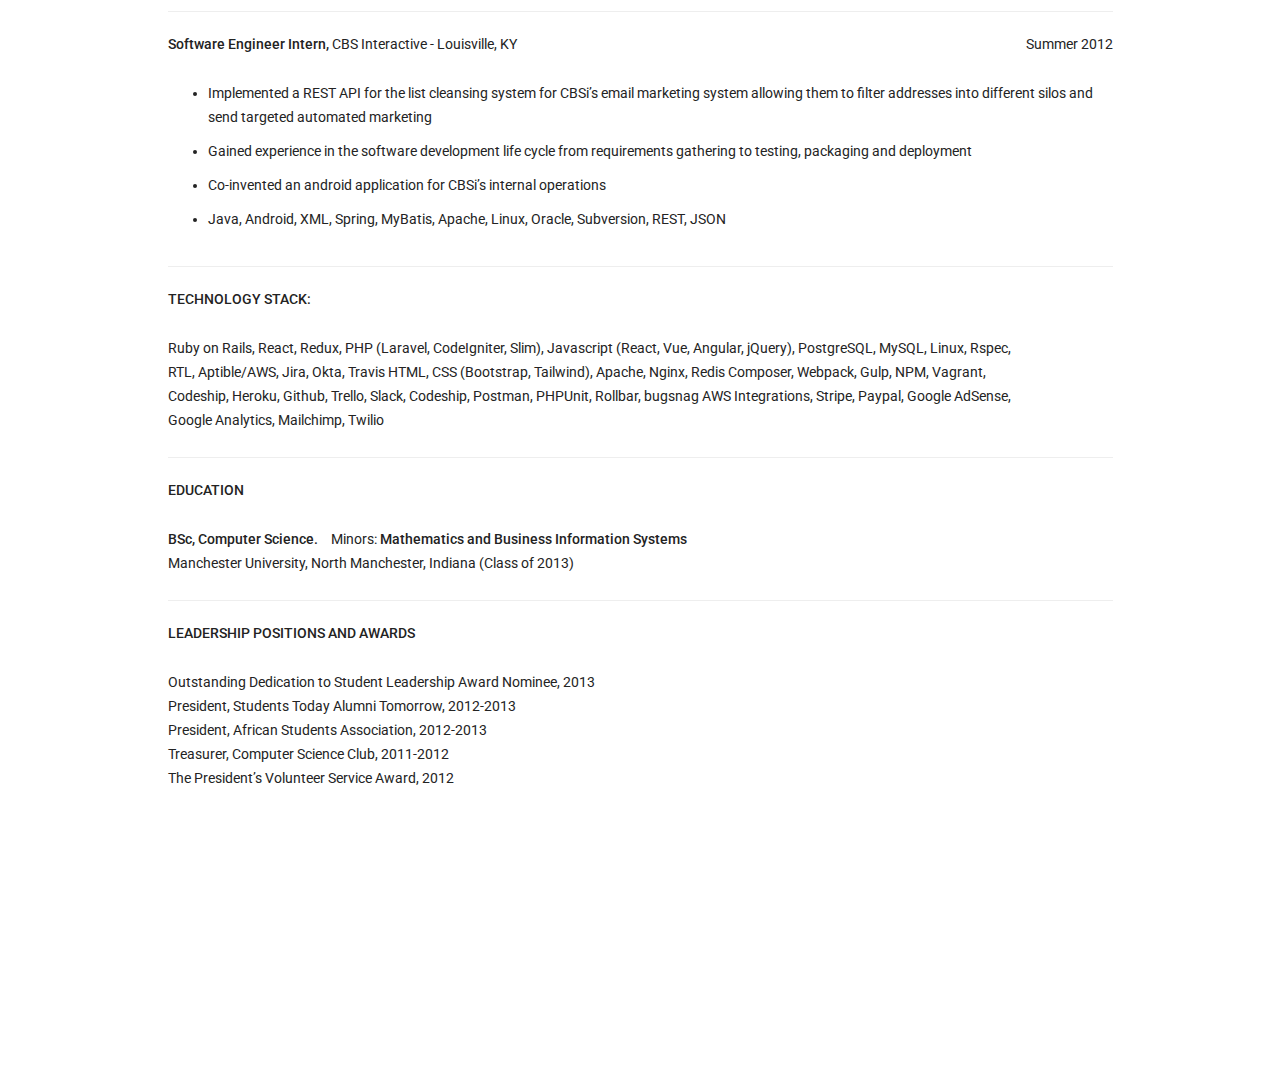
==== commit f28d03ff: "Auto alignment" ====
--- a/resume.html
+++ b/resume.html
@@ -1,15 +1,16 @@
 <!DOCTYPE html>
 
 <html class=" js " lang="en">
-  <head>
+
+<head>
     <!-- Global site tag (gtag.js) - Google Analytics -->
     <script async src="https://www.googletagmanager.com/gtag/js?id=UA-112524451-1"></script>
     <script>
-      window.dataLayer = window.dataLayer || [];
-      function gtag(){dataLayer.push(arguments);}
-      gtag('js', new Date());
-
-      gtag('config', 'UA-112524451-1');
+        window.dataLayer = window.dataLayer || [];
+        function gtag() { dataLayer.push(arguments); }
+        gtag('js', new Date());
+
+        gtag('config', 'UA-112524451-1');
     </script>
 
     <meta http-equiv="Content-Type" content="text/html; charset=UTF-8">
@@ -20,16 +21,19 @@
     <meta name="viewport" content="width=device-width,initial-scale=1.0,maximum-scale=1">
     <meta name="author" content="Simon Kateregga">
     <!-- description -->
-    <meta name="description" content="Simon Kateregga: Software consultant, entrepreneur &amp; full stack web developer/engineer living in the great city of Chicago.">
+    <meta name="description"
+        content="Simon Kateregga: Software consultant, entrepreneur &amp; full stack web developer/engineer living in the great city of Chicago.">
     <!-- keywords -->
-    <meta name="keywords" content="Simon Kateregga, kateregga, Entrepreneur, Software Consultant, Full Stack, Software Engineer, Chicago, Web Developer, Developer, Engineer">
+    <meta name="keywords"
+        content="Simon Kateregga, kateregga, Entrepreneur, Software Consultant, Full Stack, Software Engineer, Chicago, Web Developer, Developer, Engineer">
     <!-- favicon -->
     <!-- animation -->
     <link rel="stylesheet" href="./css/animate.css">
     <!-- bootstrap -->
     <link rel="stylesheet" href="./css/bootstrap.min.css">
     <!-- font-awesome icon -->
-    <link href="https://maxcdn.bootstrapcdn.com/font-awesome/4.7.0/css/font-awesome.min.css" rel="stylesheet" integrity="sha384-wvfXpqpZZVQGK6TAh5PVlGOfQNHSoD2xbE+QkPxCAFlNEevoEH3Sl0sibVcOQVnN" crossorigin="anonymous">
+    <link href="https://maxcdn.bootstrapcdn.com/font-awesome/4.7.0/css/font-awesome.min.css" rel="stylesheet"
+        integrity="sha384-wvfXpqpZZVQGK6TAh5PVlGOfQNHSoD2xbE+QkPxCAFlNEevoEH3Sl0sibVcOQVnN" crossorigin="anonymous">
     <link rel="stylesheet" href="./css/font-awesome.min.css">
 
     <link rel="stylesheet" href="./css/et-line-icons.css">
@@ -39,28 +43,33 @@
     <link rel="stylesheet" href="./css/responsive.css">
 
     <link rel="stylesheet" href="./css/main.css">
-  </head>
-  <body class="width-100 text-extra-dark-gray">
-      <!-- start header -->
-      <header class="sticky">
-          <!-- start navigation -->
-          <nav class="navbar navbar-default navbar-scroll-fixed-top xs-display-none width-90 header-light-transparent bootsnav nav-top-scroll on no-full">
-              <div class="container nav-header-container height-80px xs-height-50px xs-padding-15px-lr">
-                  <!-- start header navigation -->
-                  <div class="row">
-                      <div class="col-md-4 col-sm-4 col-xs-6 hidden-xs text-left">
-                          <div class="social-icon">
-                              <a href="https://www.github.com/simonkatz" title="Github" target="_blank"><i class="fa fa-github text-extra-dark-gray text-deep-pink-hover" aria-hidden="true"></i></a>
-                              <a href="https://linkedin.com/in/simonkateregga" title="LinkedIn" target="_blank"><i class="fa fa-linkedin text-extra-dark-gray text-deep-pink-hover"></i></a>
-                          </div>
-                      </div>
-                  </div>
-              </div>
-              <!-- end header navigation -->
-          </nav>
-          <!-- end navigation -->
-
-      </header>
+</head>
+
+<body class="width-100 text-extra-dark-gray">
+    <!-- start header -->
+    <header class="sticky">
+        <!-- start navigation -->
+        <nav
+            class="navbar navbar-default navbar-scroll-fixed-top xs-display-none width-90 header-light-transparent bootsnav nav-top-scroll on no-full">
+            <div class="container nav-header-container height-80px xs-height-50px xs-padding-15px-lr">
+                <!-- start header navigation -->
+                <div class="row">
+                    <div class="col-md-4 col-sm-4 col-xs-6 hidden-xs text-left">
+                        <div class="social-icon">
+                            <a href="https://www.github.com/simonkatz" title="Github" target="_blank"><i
+                                    class="fa fa-github text-extra-dark-gray text-deep-pink-hover"
+                                    aria-hidden="true"></i></a>
+                            <a href="https://linkedin.com/in/simonkateregga" title="LinkedIn" target="_blank"><i
+                                    class="fa fa-linkedin text-extra-dark-gray text-deep-pink-hover"></i></a>
+                        </div>
+                    </div>
+                </div>
+            </div>
+            <!-- end header navigation -->
+        </nav>
+        <!-- end navigation -->
+
+    </header>
     <section class="wow fadeIn" style="visibility: visible; animation-name: fadeIn;">
         <div class="container">
             <div class="row">
@@ -69,95 +78,144 @@
                         <h6 class="margin-5px-bottom text-uppercase">Simon Kateregga</h6>
                         <div class="text-medium text-uppercas">Full Stack Software Engineer &amp; Consultant</div>
                         <hr />
-                        Chicago, IL 60612 <br/> 
-                        Email: <a href="mailto:simon@checkli.com">Contact Me <i class="fa fa-envelope"></i></a> <br/>
-                        GITHUB: <a href="https://www.github.com/simonkatz" target="_blank">https://www.github.com/simonkatz </a> <br/>
-                        LINKEDIN: <a href="https://www.linkedin.com/in/simonkateregga" target="_blank">https://www.linkedin.com/in/simonkateregga</a>
-                    </div> 
-                    <hr />
-                    <p><span class="font-weight-500 xs-display-block">Lead Full Stack Software Engineer, </span>Checkli - Chicago, IL<span class="xs-display-none float-right">Dec 2016 - Present</span></p>
-                    <ul class="xs-padding-20px-left">
-                    	<li>Successfully launched the checklist platform for the digital marketing space building the frontend on AngularJS and backend on Laravel; Check out <a href="https://www.checkli.com" target="_blank">www.checkli.com</a> &nbsp;and create a free checklist</li>
-                    	<li>Architect and implement web &amp; mobile REST APIs, AWS Integrations, billing with Stripe &amp; Paypal, Social Authentication with google &amp; facebook, Advertising revenue with AdSense, Google Analytics, mailing with MailChimp, permissions and admin panel</li>
-                    	<li>Deep understanding of client acquisition and business growth implementing SEO, email marketing strategies and growth hacks increasing organic traffic to over 100,000 new visitors a month and top google ranking for free checklist searches</li>
-                    	<li>Built a dynamic task editor in Angular &amp; HTML with inline edit and delete capability, async auto save functionality, instantaneous task management (prioritize, complete &amp; assign tasks, reorder with drag &amp; drop) and async task customizations (fonts, sizes, colors, checkbox styles) to personalize your checklists</li>
-                    	<li>Laravel, AngularJS, PHP, Nginx, PostgreSQL, AWS Services, Javascript, Composer, Gulp, NPM, Stripe, Git, Heroku, CSS, HTML, Bootstrap, Google Analytics, Bugsnag, Guzzle</li>
-                    </ul>
-                    <hr />
-                    <p><span class="font-weight-500 xs-display-block">Lead Software Consultant, </span>Voter Gravity - Purcellville, VA (Remote) <span class="xs-display-none float-right">Oct 2019 - Present</span></p>
-                    <ul class="xs-padding-20px-left">
-                        <li>Used Twilio API to set up an SMS and call service that allows users to poll and survey voters.</li>
-                        <li>Worked with a micro service based architecture to ensure stable call connection, server uptime and load balancing for the phone system</li>
-                        <li>Communicate and interface with departments in the UK and US to understand their project goals and ensure timely delivery of tech solutions</li>
-                        <li>Point of contact to define, test, and code solutions that mitigate immediate bugs, issues and foster customer happiness</li>
-                        <li>AWS, Twilio, Micro Services, CodeIgniter, PHP, Vagrant, Terraform, Codeship, Bootstrap, CSS, HTML, Javascript, jQuery</li>
-                    </ul>
-                    <hr />
-                    <p><span class="font-weight-500 xs-display-block">Lead Software Consultant, </span>Sureswift Capital - Minneapolis, MN (Remote) <span class="xs-display-none float-right">Jan 2018 - July 2019</span></p>
-                    <ul class="xs-padding-20px-left">
-                        <li>Managed the development pipeline to deliver features on schedule while closely working with project managers to design, estimate and deliver planned tasks</li>
-                        <li>Implemented improvements in billing system, email marketing, social authentication, GDPR and rebuilt the frontend with specifications from the design team</li>
-                        <li>Incharge of all technology related decisions, project timelines, feature implementations and updating the legacy code base</li>
-                        <li>CodeIgniter, PHP, Bootstrap, CSS, HTML, Javascript, jQuery, Google Analytics, MailChimp, Git, Composer</li>
-                    </ul>
-                    <hr />
-                    <p><span class="font-weight-500 xs-display-block">Software Engineer, </span>Wellspring Worldwide - Chicago, IL <span class="xs-display-none float-right">Sept 2013-Nov 2015</span></p>
-                    <ul class="xs-padding-20px-left">
-                    	<li>Worked on an enterprise SaaS product using a plugin architecture and custom MVC framework designed to leverage reuse and customization for over 400 clients</li>
-                    	<li>Managed the business support email list, servicing urgent requests and providing easy-to-understand software solutions for project managers and customer support</li>
-                    	<li>Participated in the hiring and on-boarding process providing code reviews, documentation, and training for new team members</li>
-                    	<li>Responsible for automating data integrations, client database imports and automating client file migrations</li>
-                    	<li>LAMP Stack, PHP, MySQL, jQuery, HTML, CSS, Git, PHPUnit, Jenkins, VirtualBox, Pivotal Tracker, Basecamp</li>
-                    </ul>
-                    <hr />
-                    <p><span class="font-weight-500 xs-display-block">Software Engineer Intern, </span>CBS Interactive - Louisville, KY <span class="xs-display-none float-right">Summer 2012</span></p>
-                    <ul class="xs-padding-20px-left">
-                    	<li>Implemented a REST API for the list cleansing system for CBSi&rsquo;s email marketing system allowing them to filter addresses into different silos and send targeted automated marketing</li>
-                    	<li>Gained experience in the software development life cycle from requirements gathering to testing, packaging and deployment</li>
-                    	<li>Co-invented an android application for CBSi&rsquo;s internal operations</li>
-                    	<li>Java, Android, XML, Spring, MyBatis, Apache, Linux, Oracle, Subversion, REST, JSON</li>
-                    </ul> 
-                     <hr />
+                        Chicago, IL / Remote <br />
+                        Email: <a href="mailto:simon@checkli.com">Contact Me <i class="fa fa-envelope"></i></a> <br />
+                        GITHUB: <a href="https://www.github.com/simonkatz"
+                            target="_blank">https://www.github.com/simonkatz </a> <br />
+                        LINKEDIN: <a href="https://www.linkedin.com/in/simonkateregga"
+                            target="_blank">https://www.linkedin.com/in/simonkateregga</a>
+                    </div>
+                    <hr />
+                    <p><span class="font-weight-500 xs-display-block">Lead Full Stack Software Engineer, </span>Checkli
+                        - Chicago, IL<span class="xs-display-none float-right">Dec 2016 - May 2021</span></p>
+                    <ul class="xs-padding-20px-left">
+                        <li>Successfully launched the checklist platform for the digital marketing space building the
+                            frontend on AngularJS and backend on Laravel; Check out <a href="https://www.checkli.com"
+                                target="_blank">www.checkli.com</a> &nbsp;and create a free checklist</li>
+                        <li>Architect and implement web &amp; mobile REST APIs, AWS Integrations, billing with Stripe
+                            &amp; Paypal, Social Authentication with google &amp; facebook, Advertising revenue with
+                            AdSense, Google Analytics, mailing with MailChimp, permissions and admin panel</li>
+                        <li>Deep understanding of client acquisition and business growth implementing SEO, email
+                            marketing strategies and growth hacks increasing organic traffic to over 100,000 new
+                            visitors a month and top google ranking for free checklist searches</li>
+                        <li>Built a dynamic task editor in Angular &amp; HTML with inline edit and delete capability,
+                            async auto save functionality, instantaneous task management (prioritize, complete &amp;
+                            assign tasks, reorder with drag &amp; drop) and async task customizations (fonts, sizes,
+                            colors, checkbox styles) to personalize your checklists</li>
+                        <li>Laravel, AngularJS, PHP, Nginx, PostgreSQL, AWS Services, Javascript, Composer, Gulp, NPM,
+                            Stripe, Git, Heroku, CSS, HTML, Bootstrap, Google Analytics, Bugsnag, Guzzle</li>
+                    </ul>
+                    <hr />
+                    <p><span class="font-weight-500 xs-display-block">Lead Software Consultant, </span>Voter Gravity -
+                        Purcellville, VA (Remote) <span class="xs-display-none float-right">Oct 2019 - Present</span>
+                    </p>
+                    <ul class="xs-padding-20px-left">
+                        <li>Used Twilio API to set up an SMS and call service that allows users to poll and survey
+                            voters.</li>
+                        <li>Worked with a micro service based architecture to ensure stable call connection, server
+                            uptime and load balancing for the phone system</li>
+                        <li>Communicate and interface with departments in the UK and US to understand their project
+                            goals and ensure timely delivery of tech solutions</li>
+                        <li>Point of contact to define, test, and code solutions that mitigate immediate bugs, issues
+                            and foster customer happiness</li>
+                        <li>AWS, Twilio, Micro Services, CodeIgniter, PHP, Vagrant, Terraform, Codeship, Bootstrap, CSS,
+                            HTML, Javascript, jQuery</li>
+                    </ul>
+                    <hr />
+                    <p><span class="font-weight-500 xs-display-block">Lead Software Consultant, </span>Sureswift Capital
+                        - Minneapolis, MN (Remote) <span class="xs-display-none float-right">Jan 2018 - July 2019</span>
+                    </p>
+                    <ul class="xs-padding-20px-left">
+                        <li>Managed the development pipeline to deliver features on schedule while closely working with
+                            project managers to design, estimate and deliver planned tasks</li>
+                        <li>Implemented improvements in billing system, email marketing, social authentication, GDPR and
+                            rebuilt the frontend with specifications from the design team</li>
+                        <li>Incharge of all technology related decisions, project timelines, feature implementations and
+                            updating the legacy code base</li>
+                        <li>CodeIgniter, PHP, Bootstrap, CSS, HTML, Javascript, jQuery, Google Analytics, MailChimp,
+                            Git, Composer</li>
+                    </ul>
+                    <hr />
+                    <p><span class="font-weight-500 xs-display-block">Software Engineer, </span>Wellspring Worldwide -
+                        Chicago, IL <span class="xs-display-none float-right">Sept 2013-Nov 2015</span></p>
+                    <ul class="xs-padding-20px-left">
+                        <li>Worked on an enterprise SaaS product using a plugin architecture and custom MVC framework
+                            designed to leverage reuse and customization for over 400 clients</li>
+                        <li>Managed the business support email list, servicing urgent requests and providing
+                            easy-to-understand software solutions for project managers and customer support</li>
+                        <li>Participated in the hiring and on-boarding process providing code reviews, documentation,
+                            and training for new team members</li>
+                        <li>Responsible for automating data integrations, client database imports and automating client
+                            file migrations</li>
+                        <li>LAMP Stack, PHP, MySQL, jQuery, HTML, CSS, Git, PHPUnit, Jenkins, VirtualBox, Pivotal
+                            Tracker, Basecamp</li>
+                    </ul>
+                    <hr />
+                    <p><span class="font-weight-500 xs-display-block">Software Engineer Intern, </span>CBS Interactive -
+                        Louisville, KY <span class="xs-display-none float-right">Summer 2012</span></p>
+                    <ul class="xs-padding-20px-left">
+                        <li>Implemented a REST API for the list cleansing system for CBSi&rsquo;s email marketing system
+                            allowing them to filter addresses into different silos and send targeted automated marketing
+                        </li>
+                        <li>Gained experience in the software development life cycle from requirements gathering to
+                            testing, packaging and deployment</li>
+                        <li>Co-invented an android application for CBSi&rsquo;s internal operations</li>
+                        <li>Java, Android, XML, Spring, MyBatis, Apache, Linux, Oracle, Subversion, REST, JSON</li>
+                    </ul>
+                    <hr />
                     <p class="font-weight-500">TECHNOLOGY STACK:</p>
                     <p>
-                        PHP (Laravel, CodeIgniter, Slim), Javascript (Vue, Angular, jQuery), PostgreSQL, MySQL, Linux, HTML, CSS (Bootstrap, Tailwind), Apache, Nginx, Redis <br/>
-                        
-                        AWS, Composer, Webpack, Gulp, NPM, Vagrant, Codeship, Heroku, Github, Trello, Slack, Codeship, Postman, PHPUnit, Rollbar, bugsnag <br/>
-                        
-                        AWS Integrations, Stripe, Paypal, Google AdSense, Google Analytics, Mailchimp, Twilio <br/>
+                        Ruby on Rails, React, Redux, PHP (Laravel, CodeIgniter, Slim), Javascript (React, Vue, Angular,
+                        jQuery), PostgreSQL, MySQL, Linux, Rspec,<br />
+
+                        RTL, Aptible/AWS, Jira, Okta, Travis HTML, CSS (Bootstrap, Tailwind), Apache, Nginx, Redis
+                        Composer, Webpack, Gulp, NPM, Vagrant, <br />
+
+                        Codeship, Heroku, Github, Trello, Slack, Codeship, Postman, PHPUnit, Rollbar, bugsnag AWS
+                        Integrations, Stripe, Paypal, Google AdSense,<br />
+
+                        Google Analytics, Mailchimp, Twilio
                     </p>
                     <hr />
                     <p class="font-weight-500">EDUCATION</p>
                     <p>
-                        <span class="font-weight-500 padding-10px-right">BSc, Computer Science.</span> Minors: <span class="font-weight-500">Mathematics and Business Information Systems</span> <br/>
-                        Manchester University, North Manchester, Indiana (Class of 2013) 
+                        <span class="font-weight-500 padding-10px-right">BSc, Computer Science.</span> Minors: <span
+                            class="font-weight-500">Mathematics and Business Information Systems</span> <br />
+                        Manchester University, North Manchester, Indiana (Class of 2013)
                     </p>
                     <hr />
                     <p class="font-weight-500">LEADERSHIP POSITIONS AND AWARDS</p>
                     <div>
-                        Outstanding Dedication to Student Leadership Award Nominee, 2013 <br/>
-                        President, Students Today Alumni Tomorrow, 2012-2013 <br/>
-                        President, African Students Association, 2012-2013 <br/>
-                        Treasurer, Computer Science Club, 2011-2012 <br/>
+                        Outstanding Dedication to Student Leadership Award Nominee, 2013 <br />
+                        President, Students Today Alumni Tomorrow, 2012-2013 <br />
+                        President, African Students Association, 2012-2013 <br />
+                        Treasurer, Computer Science Club, 2011-2012 <br />
                         The President&rsquo;s Volunteer Service Award, 2012
                     </div>
                 </div>
-                
+
             </div>
         </div>
     </section>
-    <section id="contact" class="wow fadeIn padding-60px-tb sm-padding-40px-tb bg-charcoal-gray" style="visibility: visible; animation-name: fadeIn;">
+    <section id="contact" class="wow fadeIn padding-60px-tb sm-padding-40px-tb bg-charcoal-gray"
+        style="visibility: visible; animation-name: fadeIn;">
         <div class="container">
             <div class="row">
-              <div class="col-md-3 col-sm-3 col-xs-6 hidden-xs text-left">
-                  <div class="social-icon">
-                      <a href="https://www.github.com/simonkatz" title="Github" target="_blank"><i class="fa fa-github text-white" aria-hidden="true"></i></a>
-                      <a href="https://linkedin.com/in/simonkateregga" title="LinkedIn" target="_blank"><i class="fa fa-linkedin text-white"></i></a>
-                  </div>
-              </div>
+                <div class="col-md-3 col-sm-3 col-xs-6 hidden-xs text-left">
+                    <div class="social-icon">
+                        <a href="https://www.github.com/simonkatz" title="Github" target="_blank"><i
+                                class="fa fa-github text-white" aria-hidden="true"></i></a>
+                        <a href="https://linkedin.com/in/simonkateregga" title="LinkedIn" target="_blank"><i
+                                class="fa fa-linkedin text-white"></i></a>
+                    </div>
+                </div>
                 <div class="col-md-6 col-sm-6 center-col position-relative text-center">
-                    <span class="text-extra-large text-white alt-font display-inline-block margin-5px-top margin-30px-right xs-no-margin-right xs-no-margin-top xs-margin-15px-bottom xs-width-100">I'd love to hear about your project</span>
-                    <a href="mailto:simon@checkli.com" class="btn btn-white btn-medium btn-rounded vertical-align-top xs-no-margin-right">Contact Me <i class="fa fa-envelope"></i></a>
+                    <span
+                        class="text-extra-large text-white alt-font display-inline-block margin-5px-top margin-30px-right xs-no-margin-right xs-no-margin-top xs-margin-15px-bottom xs-width-100">I'd
+                        love to hear about your project</span>
+                    <a href="mailto:simon@checkli.com"
+                        class="btn btn-white btn-medium btn-rounded vertical-align-top xs-no-margin-right">Contact Me <i
+                            class="fa fa-envelope"></i></a>
                 </div>
             </div>
         </div>
@@ -169,5 +227,6 @@
     <script type="text/javascript" src="./js/smooth-scroll.js"></script>
 
     <script type="text/javascript" src="./js/main.js"></script>
-  </body>
-</html>
+</body>
+
+</html>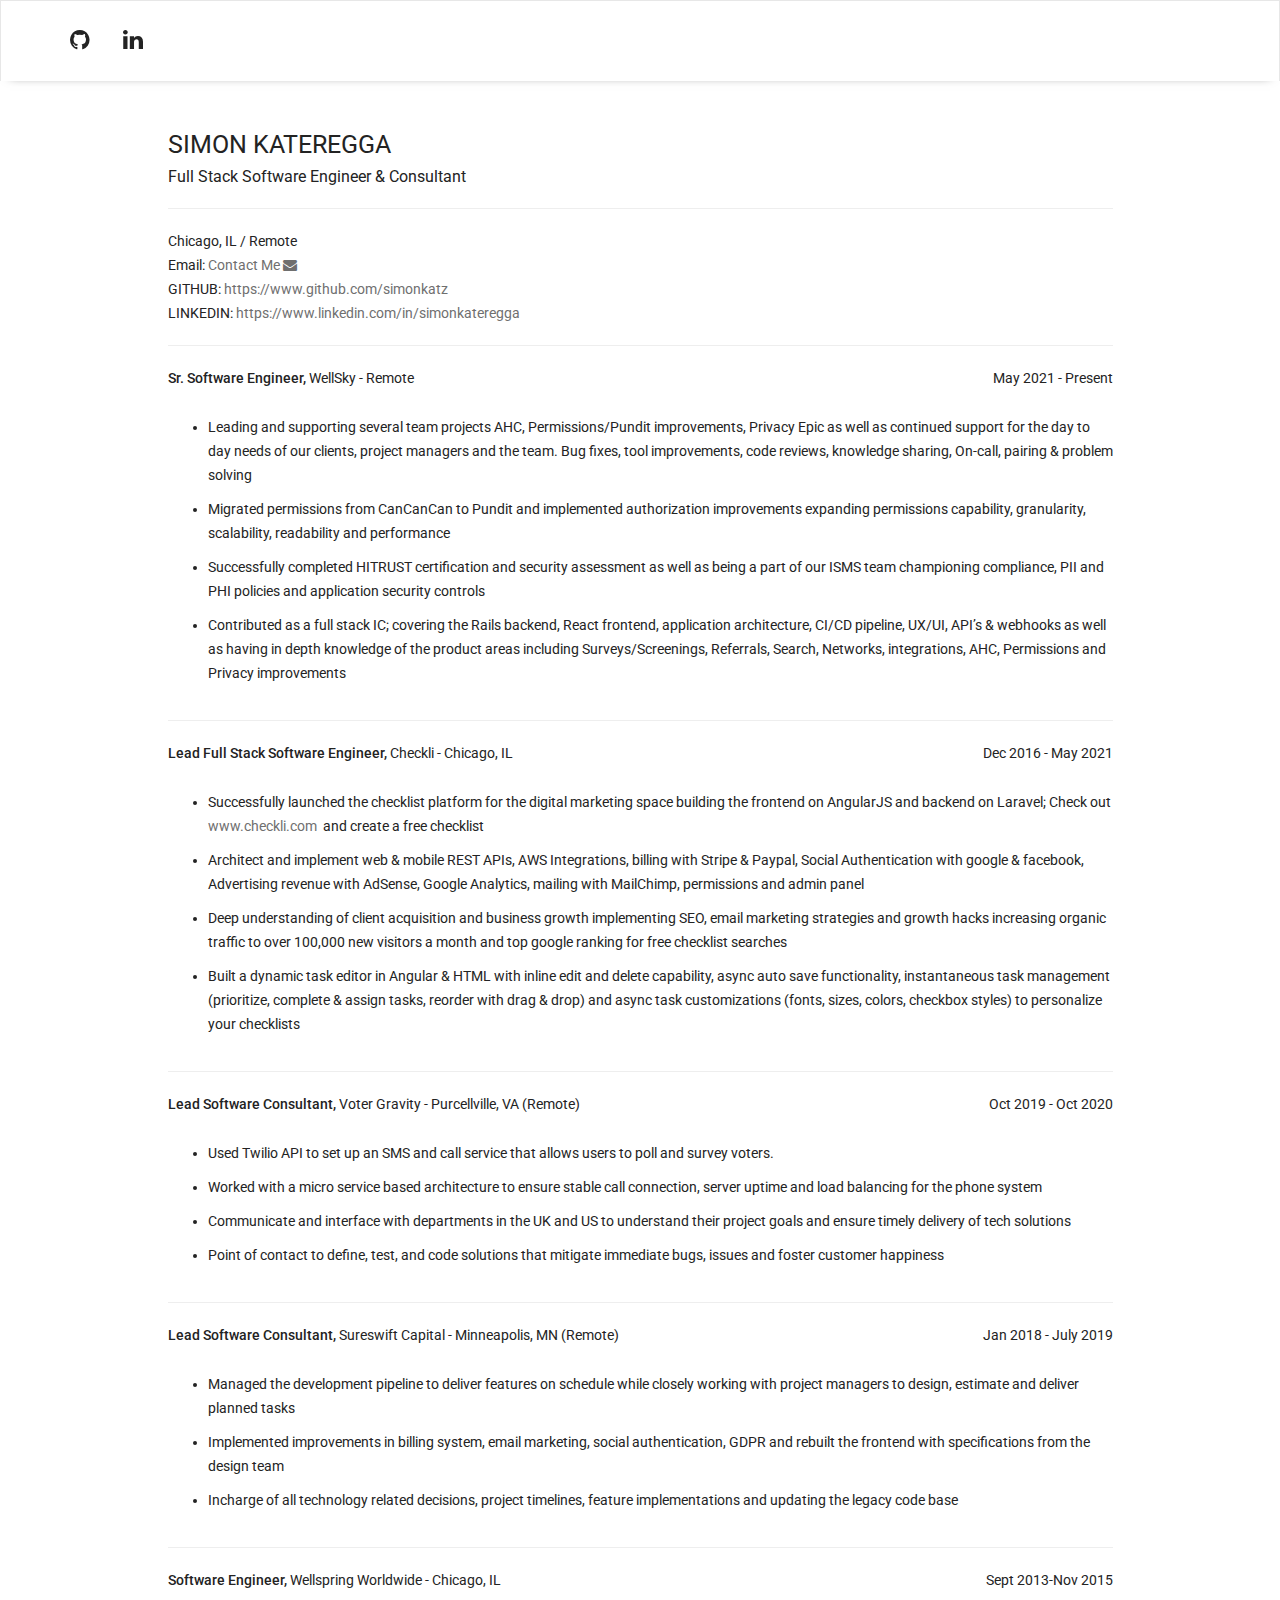
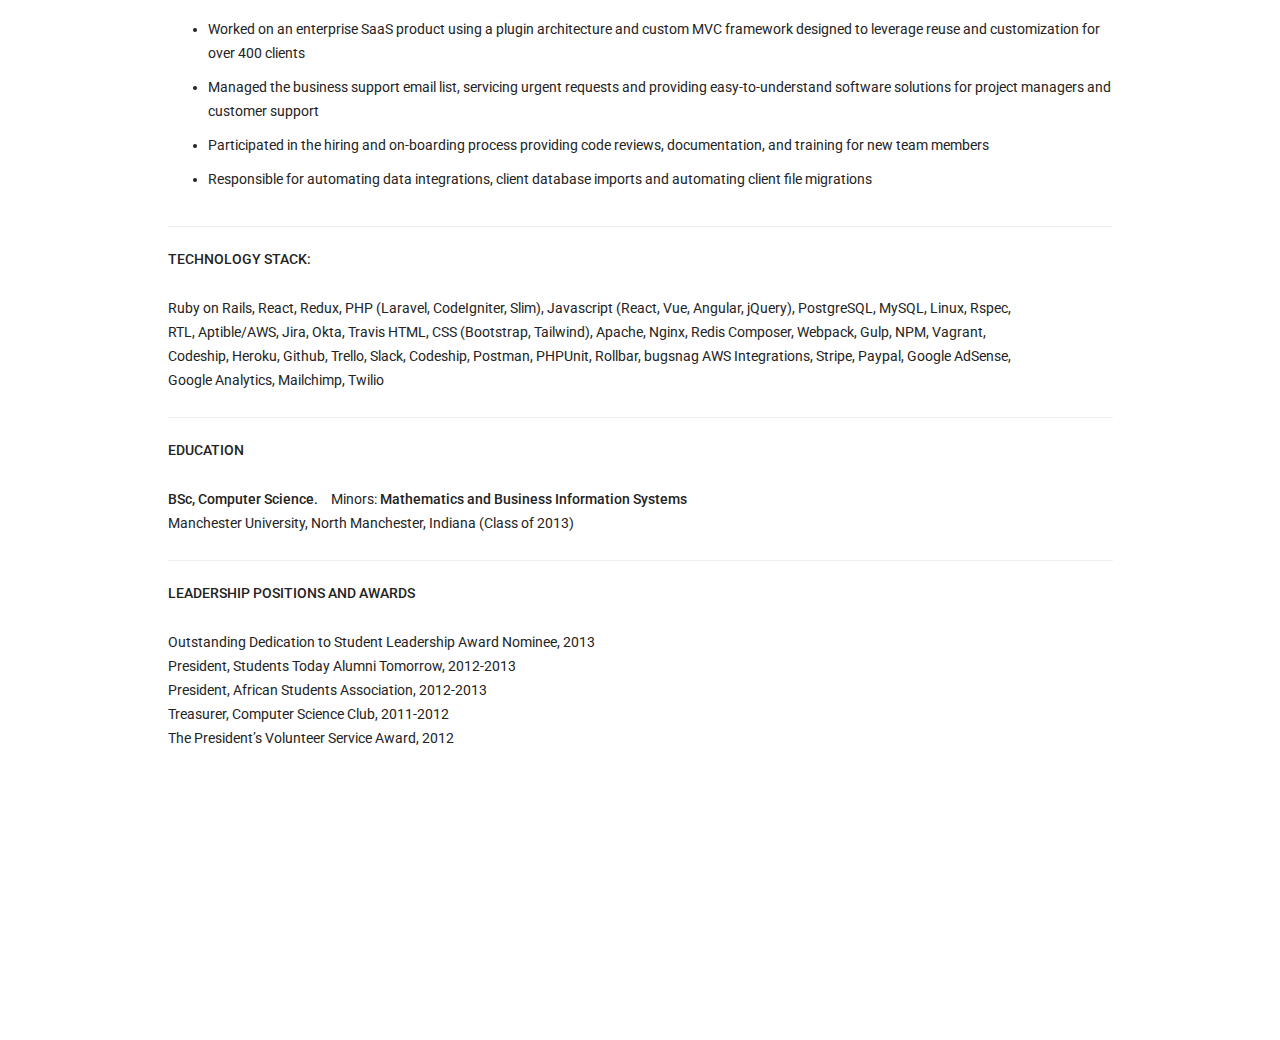
==== commit 58abec86: "Add updates from 2022" ====
--- a/resume.html
+++ b/resume.html
@@ -86,6 +86,27 @@
                             target="_blank">https://www.linkedin.com/in/simonkateregga</a>
                     </div>
                     <hr />
+                    <p><span class="font-weight-500 xs-display-block">Sr. Software Engineer, </span>WellSky
+                        -
+                        Remote<span class="xs-display-none float-right">May 2021 - Present</span></p>
+                    <ul class="xs-padding-20px-left">
+                        <li>Leading and supporting several team projects AHC, Permissions/Pundit improvements, Privacy
+                            Epic as well as continued support for the day to day needs of our clients, project managers
+                            and the team. Bug fixes, tool improvements, code reviews, knowledge sharing, On-call,
+                            pairing & problem solving</li>
+                        <li>Migrated permissions from CanCanCan to Pundit and implemented authorization improvements
+                            expanding permissions capability, granularity, scalability, readability and performance</li>
+                        <li>Successfully completed HITRUST certification and security assessment as well as being
+                            a part of our ISMS team championing compliance, PII and PHI policies and application
+                            security controls</li>
+                        <li>Contributed as a full stack IC; covering the Rails backend, React frontend,
+                            application architecture, CI/CD pipeline, UX/UI, API’s & webhooks as well as having in depth
+                            knowledge of the product areas including Surveys/Screenings, Referrals, Search, Networks,
+                            integrations, AHC, Permissions and Privacy improvements</li>
+                        <!-- <li>Ruby on Rails, React, Redux, PostgreSQL, Aptible(AWS), ElasticSearch, Redis, Confluence,
+                            Jira, Git, Travis, Rspec, RTL, OKTA, Redox, New Relic</li> -->
+                    </ul>
+                    <hr />
                     <p><span class="font-weight-500 xs-display-block">Lead Full Stack Software Engineer, </span>Checkli
                         - Chicago, IL<span class="xs-display-none float-right">Dec 2016 - May 2021</span></p>
                     <ul class="xs-padding-20px-left">
@@ -102,12 +123,12 @@
                             async auto save functionality, instantaneous task management (prioritize, complete &amp;
                             assign tasks, reorder with drag &amp; drop) and async task customizations (fonts, sizes,
                             colors, checkbox styles) to personalize your checklists</li>
-                        <li>Laravel, AngularJS, PHP, Nginx, PostgreSQL, AWS Services, Javascript, Composer, Gulp, NPM,
-                            Stripe, Git, Heroku, CSS, HTML, Bootstrap, Google Analytics, Bugsnag, Guzzle</li>
+                        <!-- <li>Laravel, AngularJS, PHP, Nginx, PostgreSQL, AWS Services, Javascript, Composer, Gulp, NPM,
+                            Stripe, Git, Heroku, CSS, HTML, Bootstrap, Google Analytics, Bugsnag, Guzzle</li> -->
                     </ul>
                     <hr />
                     <p><span class="font-weight-500 xs-display-block">Lead Software Consultant, </span>Voter Gravity -
-                        Purcellville, VA (Remote) <span class="xs-display-none float-right">Oct 2019 - Present</span>
+                        Purcellville, VA (Remote) <span class="xs-display-none float-right">Oct 2019 - Oct 2020</span>
                     </p>
                     <ul class="xs-padding-20px-left">
                         <li>Used Twilio API to set up an SMS and call service that allows users to poll and survey
@@ -118,8 +139,8 @@
                             goals and ensure timely delivery of tech solutions</li>
                         <li>Point of contact to define, test, and code solutions that mitigate immediate bugs, issues
                             and foster customer happiness</li>
-                        <li>AWS, Twilio, Micro Services, CodeIgniter, PHP, Vagrant, Terraform, Codeship, Bootstrap, CSS,
-                            HTML, Javascript, jQuery</li>
+                        <!-- <li>AWS, Twilio, Micro Services, CodeIgniter, PHP, Vagrant, Terraform, Codeship, Bootstrap, CSS,
+                            HTML, Javascript, jQuery</li> -->
                     </ul>
                     <hr />
                     <p><span class="font-weight-500 xs-display-block">Lead Software Consultant, </span>Sureswift Capital
@@ -132,8 +153,8 @@
                             rebuilt the frontend with specifications from the design team</li>
                         <li>Incharge of all technology related decisions, project timelines, feature implementations and
                             updating the legacy code base</li>
-                        <li>CodeIgniter, PHP, Bootstrap, CSS, HTML, Javascript, jQuery, Google Analytics, MailChimp,
-                            Git, Composer</li>
+                        <!-- <li>CodeIgniter, PHP, Bootstrap, CSS, HTML, Javascript, jQuery, Google Analytics, MailChimp,
+                            Git, Composer</li> -->
                     </ul>
                     <hr />
                     <p><span class="font-weight-500 xs-display-block">Software Engineer, </span>Wellspring Worldwide -
@@ -147,11 +168,11 @@
                             and training for new team members</li>
                         <li>Responsible for automating data integrations, client database imports and automating client
                             file migrations</li>
-                        <li>LAMP Stack, PHP, MySQL, jQuery, HTML, CSS, Git, PHPUnit, Jenkins, VirtualBox, Pivotal
-                            Tracker, Basecamp</li>
-                    </ul>
-                    <hr />
-                    <p><span class="font-weight-500 xs-display-block">Software Engineer Intern, </span>CBS Interactive -
+                        <!-- <li>LAMP Stack, PHP, MySQL, jQuery, HTML, CSS, Git, PHPUnit, Jenkins, VirtualBox, Pivotal
+                            Tracker, Basecamp</li> -->
+                    </ul>
+                    <hr />
+                    <!-- <p><span class="font-weight-500 xs-display-block">Software Engineer Intern, </span>CBS Interactive -
                         Louisville, KY <span class="xs-display-none float-right">Summer 2012</span></p>
                     <ul class="xs-padding-20px-left">
                         <li>Implemented a REST API for the list cleansing system for CBSi&rsquo;s email marketing system
@@ -162,7 +183,7 @@
                         <li>Co-invented an android application for CBSi&rsquo;s internal operations</li>
                         <li>Java, Android, XML, Spring, MyBatis, Apache, Linux, Oracle, Subversion, REST, JSON</li>
                     </ul>
-                    <hr />
+                    <hr /> -->
                     <p class="font-weight-500">TECHNOLOGY STACK:</p>
                     <p>
                         Ruby on Rails, React, Redux, PHP (Laravel, CodeIgniter, Slim), Javascript (React, Vue, Angular,
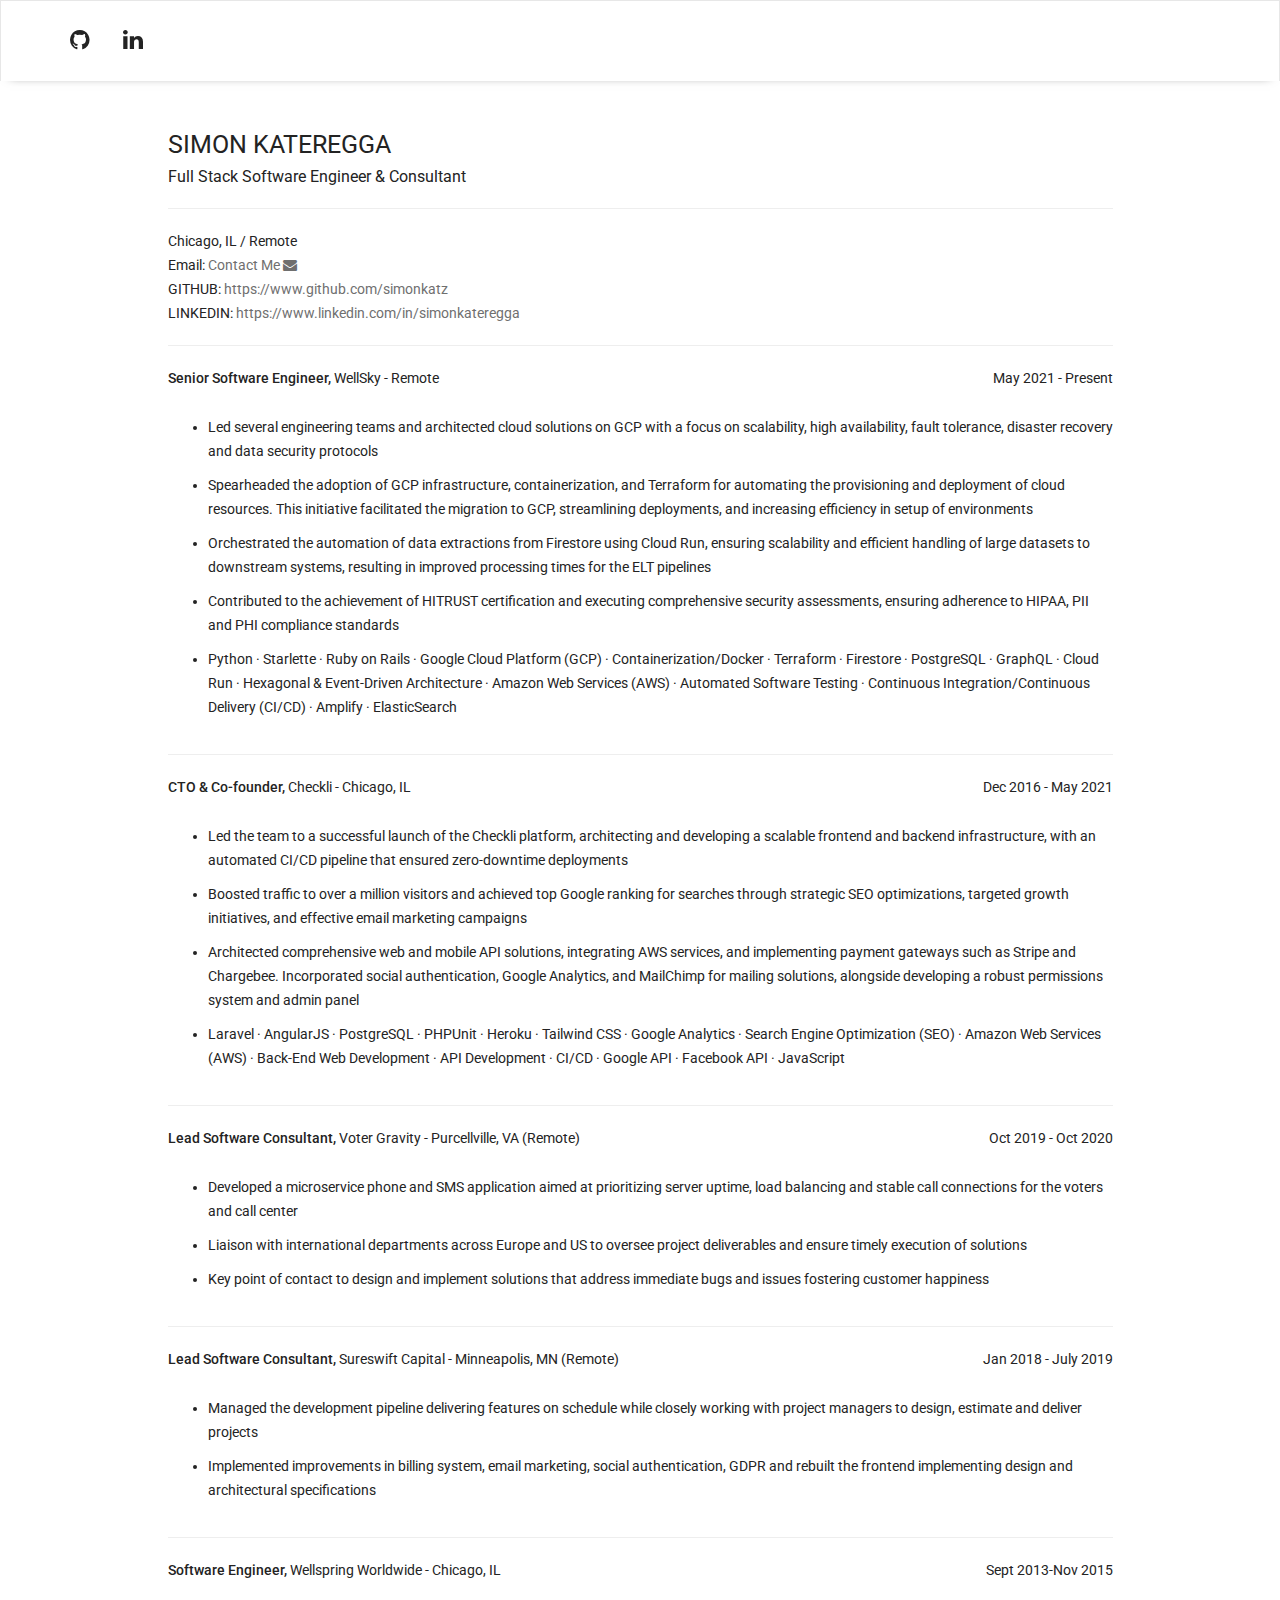
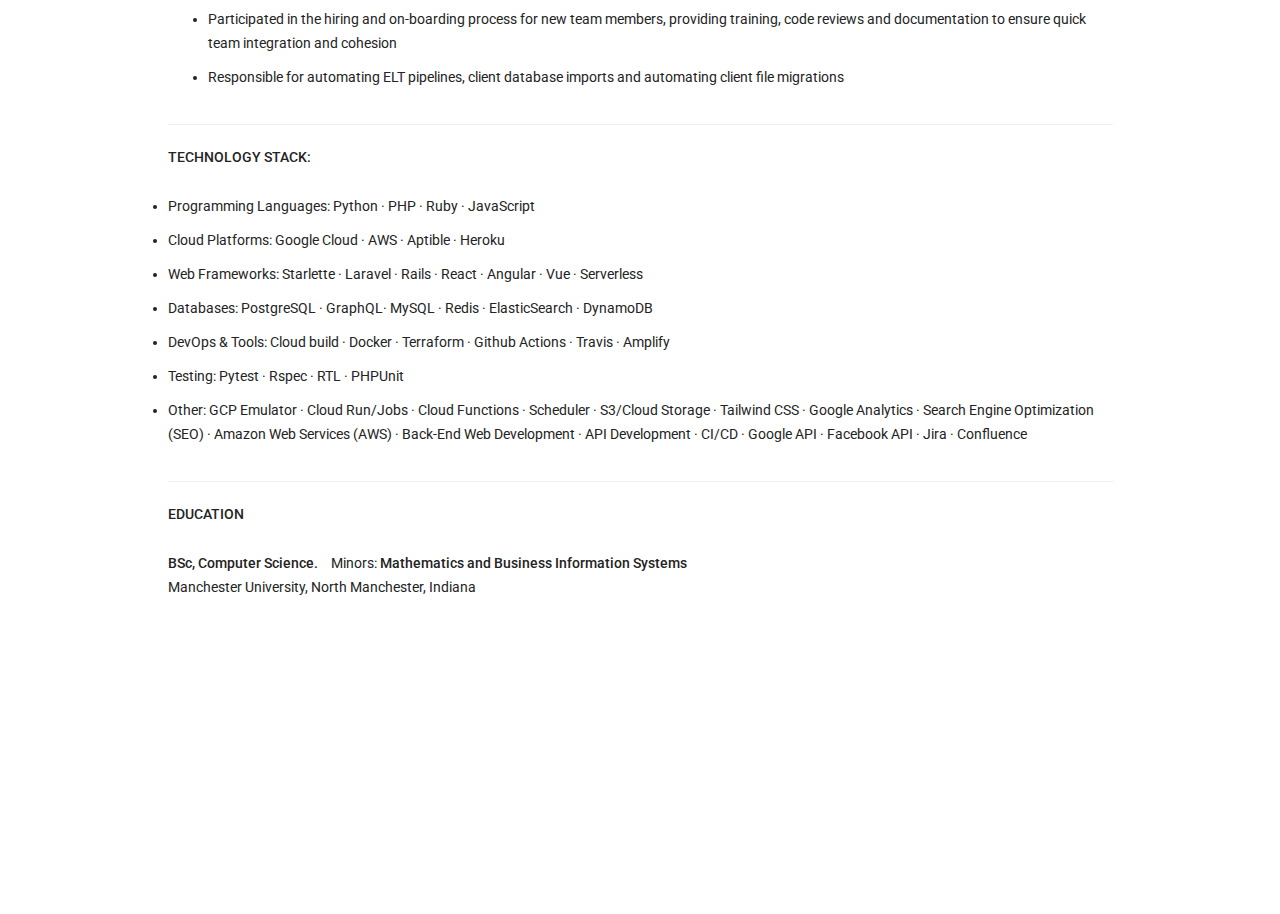
==== commit 874e1769: "Add work history description and update tech stack" ====
--- a/resume.html
+++ b/resume.html
@@ -86,133 +86,114 @@
                             target="_blank">https://www.linkedin.com/in/simonkateregga</a>
                     </div>
                     <hr />
-                    <p><span class="font-weight-500 xs-display-block">Sr. Software Engineer, </span>WellSky
+                    <p><span class="font-weight-500 xs-display-block">Senior Software Engineer, </span>WellSky
                         -
                         Remote<span class="xs-display-none float-right">May 2021 - Present</span></p>
                     <ul class="xs-padding-20px-left">
-                        <li>Leading and supporting several team projects AHC, Permissions/Pundit improvements, Privacy
-                            Epic as well as continued support for the day to day needs of our clients, project managers
-                            and the team. Bug fixes, tool improvements, code reviews, knowledge sharing, On-call,
-                            pairing & problem solving</li>
-                        <li>Migrated permissions from CanCanCan to Pundit and implemented authorization improvements
-                            expanding permissions capability, granularity, scalability, readability and performance</li>
-                        <li>Successfully completed HITRUST certification and security assessment as well as being
-                            a part of our ISMS team championing compliance, PII and PHI policies and application
-                            security controls</li>
-                        <li>Contributed as a full stack IC; covering the Rails backend, React frontend,
-                            application architecture, CI/CD pipeline, UX/UI, API’s & webhooks as well as having in depth
-                            knowledge of the product areas including Surveys/Screenings, Referrals, Search, Networks,
-                            integrations, AHC, Permissions and Privacy improvements</li>
-                        <!-- <li>Ruby on Rails, React, Redux, PostgreSQL, Aptible(AWS), ElasticSearch, Redis, Confluence,
-                            Jira, Git, Travis, Rspec, RTL, OKTA, Redox, New Relic</li> -->
-                    </ul>
-                    <hr />
-                    <p><span class="font-weight-500 xs-display-block">Lead Full Stack Software Engineer, </span>Checkli
+                        <li>Led several engineering teams and architected cloud solutions on GCP with a focus on
+                            scalability, high availability, fault tolerance, disaster recovery and data security
+                            protocols
+                        </li>
+                        <li>Spearheaded the adoption of GCP infrastructure, containerization, and Terraform for
+                            automating the provisioning and deployment of cloud resources. This initiative facilitated
+                            the migration to GCP, streamlining deployments, and increasing efficiency in setup of
+                            environments
+                        </li>
+                        <li>Orchestrated the automation of data extractions from Firestore using Cloud Run, ensuring
+                            scalability and efficient handling of large datasets to downstream systems, resulting in
+                            improved processing times for the ELT pipelines
+                        </li>
+                        <li>Contributed to the achievement of HITRUST certification and executing comprehensive security
+                            assessments, ensuring adherence to HIPAA, PII and PHI compliance standards
+                        </li>
+                        <li>Python · Starlette · Ruby on Rails · Google Cloud Platform (GCP) · Containerization/Docker ·
+                            Terraform · Firestore · PostgreSQL · GraphQL · Cloud Run · Hexagonal & Event-Driven
+                            Architecture · Amazon Web Services (AWS) · Automated Software Testing · Continuous
+                            Integration/Continuous Delivery (CI/CD) · Amplify · ElasticSearch
+                        </li>
+                    </ul>
+                    <hr />
+                    <p><span class="font-weight-500 xs-display-block">CTO & Co-founder, </span>Checkli
                         - Chicago, IL<span class="xs-display-none float-right">Dec 2016 - May 2021</span></p>
                     <ul class="xs-padding-20px-left">
-                        <li>Successfully launched the checklist platform for the digital marketing space building the
-                            frontend on AngularJS and backend on Laravel; Check out <a href="https://www.checkli.com"
-                                target="_blank">www.checkli.com</a> &nbsp;and create a free checklist</li>
-                        <li>Architect and implement web &amp; mobile REST APIs, AWS Integrations, billing with Stripe
-                            &amp; Paypal, Social Authentication with google &amp; facebook, Advertising revenue with
-                            AdSense, Google Analytics, mailing with MailChimp, permissions and admin panel</li>
-                        <li>Deep understanding of client acquisition and business growth implementing SEO, email
-                            marketing strategies and growth hacks increasing organic traffic to over 100,000 new
-                            visitors a month and top google ranking for free checklist searches</li>
-                        <li>Built a dynamic task editor in Angular &amp; HTML with inline edit and delete capability,
-                            async auto save functionality, instantaneous task management (prioritize, complete &amp;
-                            assign tasks, reorder with drag &amp; drop) and async task customizations (fonts, sizes,
-                            colors, checkbox styles) to personalize your checklists</li>
-                        <!-- <li>Laravel, AngularJS, PHP, Nginx, PostgreSQL, AWS Services, Javascript, Composer, Gulp, NPM,
-                            Stripe, Git, Heroku, CSS, HTML, Bootstrap, Google Analytics, Bugsnag, Guzzle</li> -->
+                        <li>Led the team to a successful launch of the Checkli platform, architecting and developing a
+                            scalable frontend and backend infrastructure, with an automated CI/CD pipeline that ensured
+                            zero-downtime deployments
+                        </li>
+                        <li>Boosted traffic to over a million visitors and achieved top Google ranking for searches
+                            through strategic SEO optimizations, targeted growth initiatives, and effective email
+                            marketing campaigns
+                        </li>
+                        <li>Architected comprehensive web and mobile API solutions, integrating AWS services, and
+                            implementing payment gateways such as Stripe and Chargebee. Incorporated social
+                            authentication, Google Analytics, and MailChimp for mailing solutions, alongside developing
+                            a robust permissions system and admin panel
+                        </li>
+                        <li>Laravel · AngularJS · PostgreSQL · PHPUnit · Heroku · Tailwind CSS · Google Analytics ·
+                            Search Engine Optimization (SEO) · Amazon Web Services (AWS) · Back-End Web Development ·
+                            API Development · CI/CD · Google API · Facebook API · JavaScript
+                        </li>
                     </ul>
                     <hr />
                     <p><span class="font-weight-500 xs-display-block">Lead Software Consultant, </span>Voter Gravity -
                         Purcellville, VA (Remote) <span class="xs-display-none float-right">Oct 2019 - Oct 2020</span>
                     </p>
                     <ul class="xs-padding-20px-left">
-                        <li>Used Twilio API to set up an SMS and call service that allows users to poll and survey
-                            voters.</li>
-                        <li>Worked with a micro service based architecture to ensure stable call connection, server
-                            uptime and load balancing for the phone system</li>
-                        <li>Communicate and interface with departments in the UK and US to understand their project
-                            goals and ensure timely delivery of tech solutions</li>
-                        <li>Point of contact to define, test, and code solutions that mitigate immediate bugs, issues
-                            and foster customer happiness</li>
-                        <!-- <li>AWS, Twilio, Micro Services, CodeIgniter, PHP, Vagrant, Terraform, Codeship, Bootstrap, CSS,
-                            HTML, Javascript, jQuery</li> -->
+                        <li>Developed a microservice phone and SMS application aimed at prioritizing server uptime, load
+                            balancing and stable call connections for the voters and call center
+                        </li>
+                        <li>Liaison with international departments across Europe and US to oversee project deliverables
+                            and ensure timely execution of solutions
+                        </li>
+                        <li>Key point of contact to design and implement solutions that address immediate bugs and
+                            issues fostering customer happiness
+                        </li>
                     </ul>
                     <hr />
                     <p><span class="font-weight-500 xs-display-block">Lead Software Consultant, </span>Sureswift Capital
                         - Minneapolis, MN (Remote) <span class="xs-display-none float-right">Jan 2018 - July 2019</span>
                     </p>
                     <ul class="xs-padding-20px-left">
-                        <li>Managed the development pipeline to deliver features on schedule while closely working with
-                            project managers to design, estimate and deliver planned tasks</li>
+                        <li>Managed the development pipeline delivering features on schedule while closely working with
+                            project managers to design, estimate and deliver projects
+                        </li>
                         <li>Implemented improvements in billing system, email marketing, social authentication, GDPR and
-                            rebuilt the frontend with specifications from the design team</li>
-                        <li>Incharge of all technology related decisions, project timelines, feature implementations and
-                            updating the legacy code base</li>
-                        <!-- <li>CodeIgniter, PHP, Bootstrap, CSS, HTML, Javascript, jQuery, Google Analytics, MailChimp,
-                            Git, Composer</li> -->
+                            rebuilt the frontend implementing design and architectural specifications
+                        </li>
                     </ul>
                     <hr />
                     <p><span class="font-weight-500 xs-display-block">Software Engineer, </span>Wellspring Worldwide -
                         Chicago, IL <span class="xs-display-none float-right">Sept 2013-Nov 2015</span></p>
                     <ul class="xs-padding-20px-left">
-                        <li>Worked on an enterprise SaaS product using a plugin architecture and custom MVC framework
-                            designed to leverage reuse and customization for over 400 clients</li>
-                        <li>Managed the business support email list, servicing urgent requests and providing
-                            easy-to-understand software solutions for project managers and customer support</li>
-                        <li>Participated in the hiring and on-boarding process providing code reviews, documentation,
-                            and training for new team members</li>
-                        <li>Responsible for automating data integrations, client database imports and automating client
-                            file migrations</li>
-                        <!-- <li>LAMP Stack, PHP, MySQL, jQuery, HTML, CSS, Git, PHPUnit, Jenkins, VirtualBox, Pivotal
-                            Tracker, Basecamp</li> -->
-                    </ul>
-                    <hr />
-                    <!-- <p><span class="font-weight-500 xs-display-block">Software Engineer Intern, </span>CBS Interactive -
-                        Louisville, KY <span class="xs-display-none float-right">Summer 2012</span></p>
-                    <ul class="xs-padding-20px-left">
-                        <li>Implemented a REST API for the list cleansing system for CBSi&rsquo;s email marketing system
-                            allowing them to filter addresses into different silos and send targeted automated marketing
-                        </li>
-                        <li>Gained experience in the software development life cycle from requirements gathering to
-                            testing, packaging and deployment</li>
-                        <li>Co-invented an android application for CBSi&rsquo;s internal operations</li>
-                        <li>Java, Android, XML, Spring, MyBatis, Apache, Linux, Oracle, Subversion, REST, JSON</li>
-                    </ul>
-                    <hr /> -->
+                        <li>Participated in the hiring and on-boarding process for new team members, providing training,
+                            code reviews and documentation to ensure quick team integration and cohesion
+                        </li>
+                        <li>Responsible for automating ELT pipelines, client database imports and automating client file
+                            migrations
+                        </li>
+                    </ul>
+                    <hr />
                     <p class="font-weight-500">TECHNOLOGY STACK:</p>
                     <p>
-                        Ruby on Rails, React, Redux, PHP (Laravel, CodeIgniter, Slim), Javascript (React, Vue, Angular,
-                        jQuery), PostgreSQL, MySQL, Linux, Rspec,<br />
-
-                        RTL, Aptible/AWS, Jira, Okta, Travis HTML, CSS (Bootstrap, Tailwind), Apache, Nginx, Redis
-                        Composer, Webpack, Gulp, NPM, Vagrant, <br />
-
-                        Codeship, Heroku, Github, Trello, Slack, Codeship, Postman, PHPUnit, Rollbar, bugsnag AWS
-                        Integrations, Stripe, Paypal, Google AdSense,<br />
-
-                        Google Analytics, Mailchimp, Twilio
+                        <li>Programming Languages: Python · PHP · Ruby · JavaScript</li>
+                        <li>Cloud Platforms: Google Cloud · AWS · Aptible · Heroku</li>
+                        <li>Web Frameworks: Starlette · Laravel · Rails · React · Angular · Vue · Serverless </li>
+                        <li>Databases: PostgreSQL · GraphQL· MySQL · Redis · ElasticSearch · DynamoDB</li>
+                        <li>DevOps & Tools: Cloud build · Docker · Terraform · Github Actions · Travis · Amplify</li>
+                        <li>Testing: Pytest · Rspec · RTL · PHPUnit</li>
+                        <li>Other: GCP Emulator · Cloud Run/Jobs · Cloud Functions · Scheduler · S3/Cloud Storage ·
+                            Tailwind CSS · Google Analytics · Search Engine Optimization (SEO) · Amazon Web Services
+                            (AWS) · Back-End Web Development · API Development · CI/CD · Google API · Facebook API ·
+                            Jira · Confluence
+                        </li>
                     </p>
                     <hr />
                     <p class="font-weight-500">EDUCATION</p>
                     <p>
                         <span class="font-weight-500 padding-10px-right">BSc, Computer Science.</span> Minors: <span
                             class="font-weight-500">Mathematics and Business Information Systems</span> <br />
-                        Manchester University, North Manchester, Indiana (Class of 2013)
-                    </p>
-                    <hr />
-                    <p class="font-weight-500">LEADERSHIP POSITIONS AND AWARDS</p>
-                    <div>
-                        Outstanding Dedication to Student Leadership Award Nominee, 2013 <br />
-                        President, Students Today Alumni Tomorrow, 2012-2013 <br />
-                        President, African Students Association, 2012-2013 <br />
-                        Treasurer, Computer Science Club, 2011-2012 <br />
-                        The President&rsquo;s Volunteer Service Award, 2012
-                    </div>
+                        Manchester University, North Manchester, Indiana
+                    </p>
                 </div>
 
             </div>
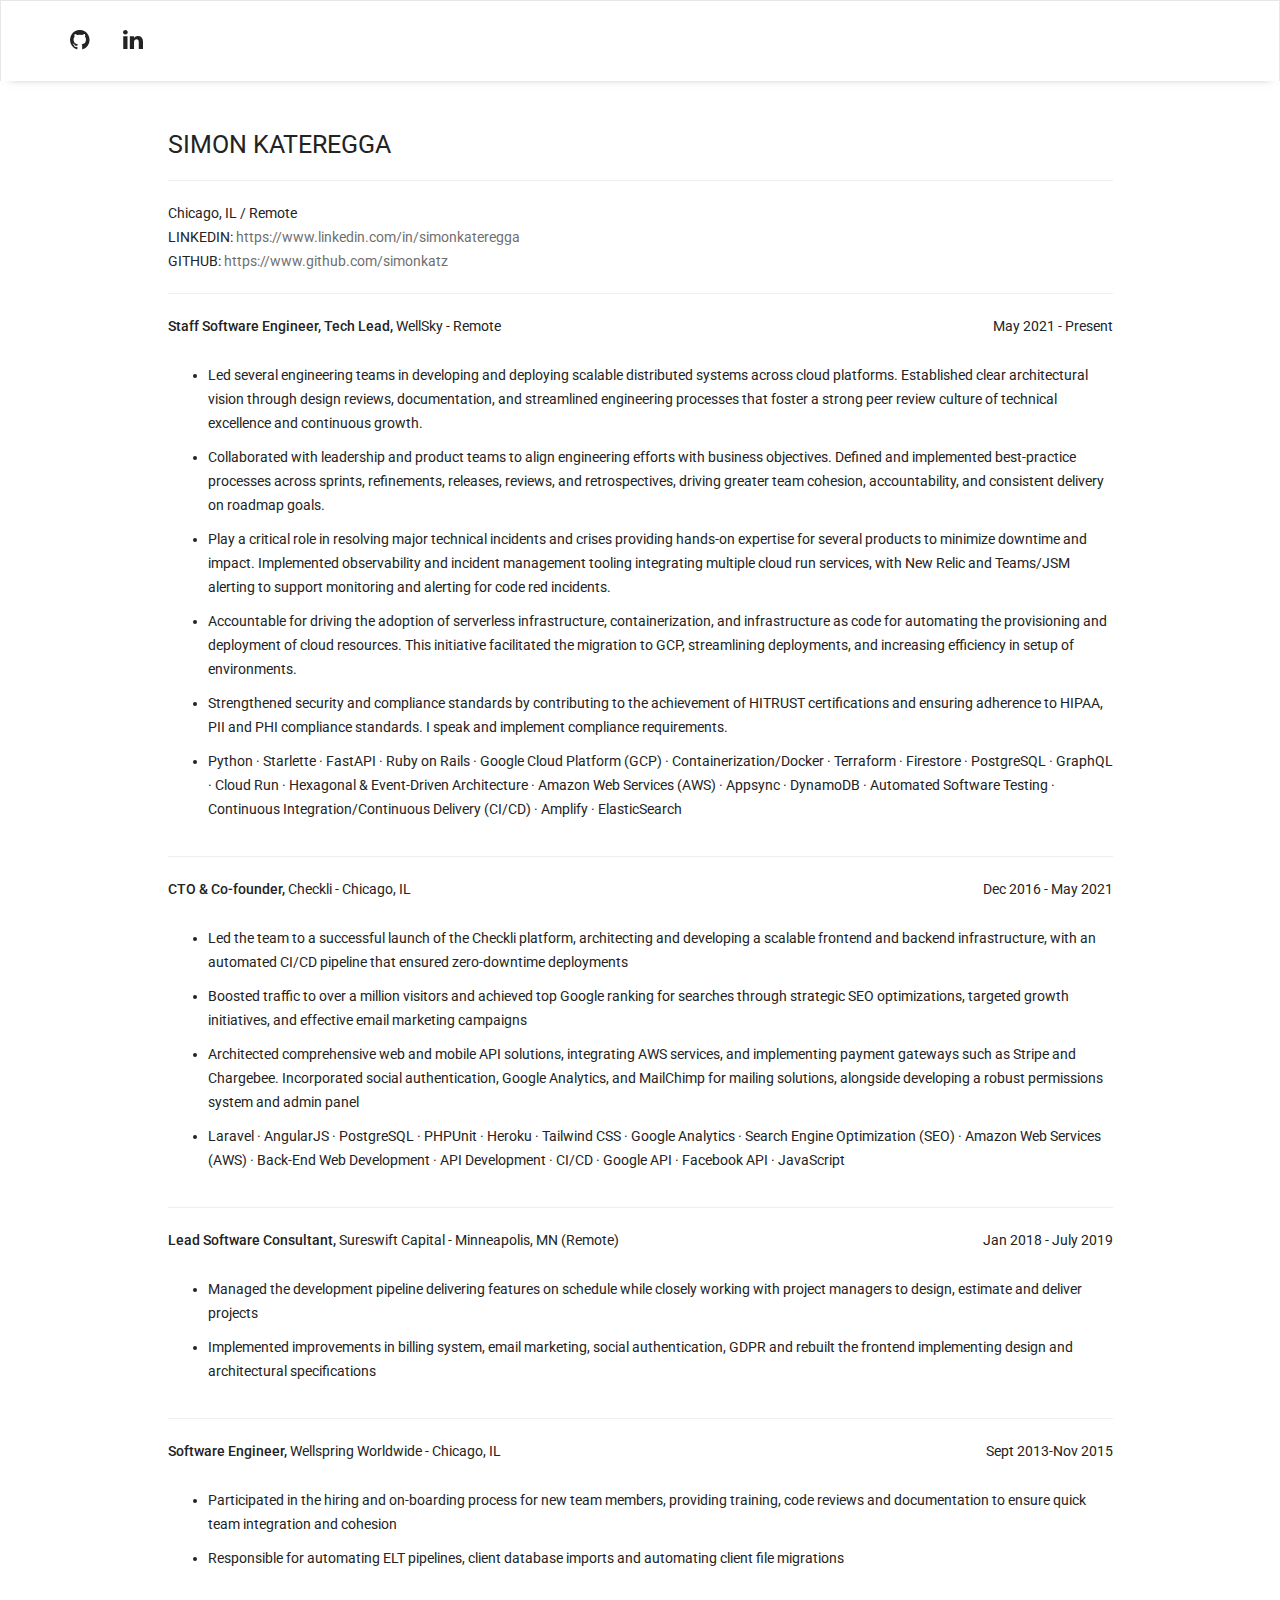
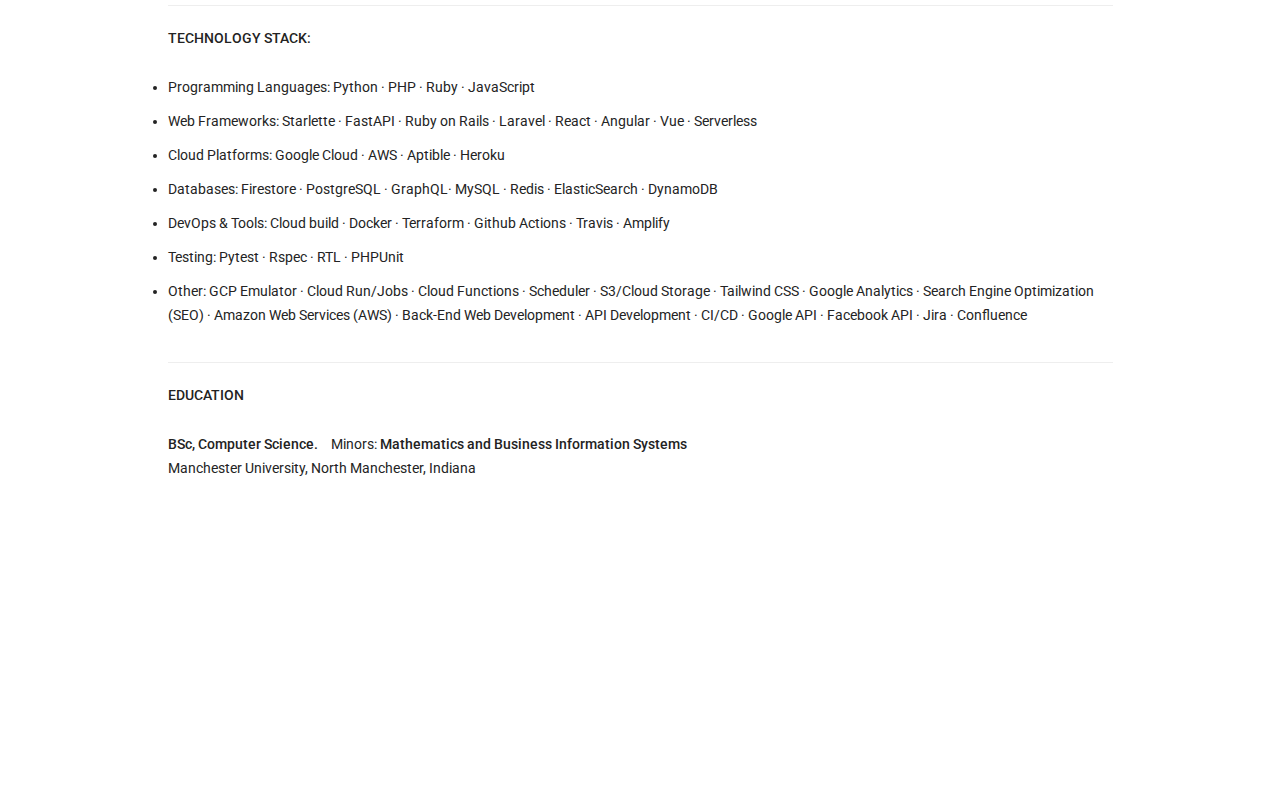
==== commit 7f009583: "Update work history" ====
--- a/resume.html
+++ b/resume.html
@@ -76,41 +76,53 @@
                 <div class="col-xs-12 col-md-10 col-md-offset-1">
                     <div>
                         <h6 class="margin-5px-bottom text-uppercase">Simon Kateregga</h6>
-                        <div class="text-medium text-uppercas">Full Stack Software Engineer &amp; Consultant</div>
+                        <!-- <div class="text-medium text-uppercas">Full Stack Software Engineer &amp; Consultant</div> -->
                         <hr />
                         Chicago, IL / Remote <br />
-                        Email: <a href="mailto:simon@checkli.com">Contact Me <i class="fa fa-envelope"></i></a> <br />
+                        LINKEDIN: <a href="https://www.linkedin.com/in/simonkateregga"
+                            target="_blank">https://www.linkedin.com/in/simonkateregga</a> <br />
                         GITHUB: <a href="https://www.github.com/simonkatz"
                             target="_blank">https://www.github.com/simonkatz </a> <br />
-                        LINKEDIN: <a href="https://www.linkedin.com/in/simonkateregga"
-                            target="_blank">https://www.linkedin.com/in/simonkateregga</a>
                     </div>
                     <hr />
-                    <p><span class="font-weight-500 xs-display-block">Senior Software Engineer, </span>WellSky
-                        -
-                        Remote<span class="xs-display-none float-right">May 2021 - Present</span></p>
-                    <ul class="xs-padding-20px-left">
-                        <li>Led several engineering teams and architected cloud solutions on GCP with a focus on
-                            scalability, high availability, fault tolerance, disaster recovery and data security
-                            protocols
-                        </li>
-                        <li>Spearheaded the adoption of GCP infrastructure, containerization, and Terraform for
-                            automating the provisioning and deployment of cloud resources. This initiative facilitated
-                            the migration to GCP, streamlining deployments, and increasing efficiency in setup of
-                            environments
-                        </li>
-                        <li>Orchestrated the automation of data extractions from Firestore using Cloud Run, ensuring
-                            scalability and efficient handling of large datasets to downstream systems, resulting in
-                            improved processing times for the ELT pipelines
-                        </li>
-                        <li>Contributed to the achievement of HITRUST certification and executing comprehensive security
-                            assessments, ensuring adherence to HIPAA, PII and PHI compliance standards
-                        </li>
-                        <li>Python · Starlette · Ruby on Rails · Google Cloud Platform (GCP) · Containerization/Docker ·
+                    <p><span class="font-weight-500 xs-display-block">Staff Software Engineer, Tech Lead, </span>WellSky
+                        - Remote<span class="xs-display-none float-right">May 2021 - Present</span></p>
+                    <ul class="xs-padding-20px-left">
+                        <li>Led several engineering teams in developing and deploying scalable distributed systems
+                            across cloud platforms. Established clear architectural vision through design reviews,
+                            documentation, and streamlined engineering processes that foster a strong peer review
+                            culture of technical excellence and continuous growth.</li>
+
+                        <li>Collaborated with leadership and product teams to align engineering efforts with business
+                            objectives.
+                            Defined and implemented best-practice processes across sprints, refinements, releases,
+                            reviews,
+                            and retrospectives, driving greater team cohesion, accountability, and consistent delivery
+                            on roadmap goals.</li>
+
+                        <li>Play a critical role in resolving major technical incidents and crises providing
+                            hands-on expertise for several products to minimize downtime and impact. Implemented
+                            observability and incident management tooling integrating multiple cloud run services,
+                            with New Relic and Teams/JSM alerting to support monitoring and alerting for code red
+                            incidents.</li>
+
+                        <li>Accountable for driving the adoption of serverless infrastructure, containerization,
+                            and infrastructure as code for automating the provisioning and deployment of cloud
+                            resources.
+                            This initiative facilitated the migration to GCP, streamlining deployments, and increasing
+                            efficiency in setup of environments.</li>
+
+                        <li>Strengthened security and compliance standards by contributing to the achievement of HITRUST
+                            certifications
+                            and ensuring adherence to HIPAA, PII and PHI compliance standards. I speak and implement
+                            compliance requirements.</li>
+
+                        <li>Python · Starlette · FastAPI · Ruby on Rails · Google Cloud Platform (GCP) ·
+                            Containerization/Docker ·
                             Terraform · Firestore · PostgreSQL · GraphQL · Cloud Run · Hexagonal & Event-Driven
-                            Architecture · Amazon Web Services (AWS) · Automated Software Testing · Continuous
-                            Integration/Continuous Delivery (CI/CD) · Amplify · ElasticSearch
-                        </li>
+                            Architecture ·
+                            Amazon Web Services (AWS) · Appsync · DynamoDB · Automated Software Testing ·
+                            Continuous Integration/Continuous Delivery (CI/CD) · Amplify · ElasticSearch</li>
                     </ul>
                     <hr />
                     <p><span class="font-weight-500 xs-display-block">CTO & Co-founder, </span>Checkli
@@ -135,21 +147,6 @@
                         </li>
                     </ul>
                     <hr />
-                    <p><span class="font-weight-500 xs-display-block">Lead Software Consultant, </span>Voter Gravity -
-                        Purcellville, VA (Remote) <span class="xs-display-none float-right">Oct 2019 - Oct 2020</span>
-                    </p>
-                    <ul class="xs-padding-20px-left">
-                        <li>Developed a microservice phone and SMS application aimed at prioritizing server uptime, load
-                            balancing and stable call connections for the voters and call center
-                        </li>
-                        <li>Liaison with international departments across Europe and US to oversee project deliverables
-                            and ensure timely execution of solutions
-                        </li>
-                        <li>Key point of contact to design and implement solutions that address immediate bugs and
-                            issues fostering customer happiness
-                        </li>
-                    </ul>
-                    <hr />
                     <p><span class="font-weight-500 xs-display-block">Lead Software Consultant, </span>Sureswift Capital
                         - Minneapolis, MN (Remote) <span class="xs-display-none float-right">Jan 2018 - July 2019</span>
                     </p>
@@ -176,9 +173,10 @@
                     <p class="font-weight-500">TECHNOLOGY STACK:</p>
                     <p>
                         <li>Programming Languages: Python · PHP · Ruby · JavaScript</li>
+                        <li>Web Frameworks: Starlette · FastAPI · Ruby on Rails · Laravel · React · Angular · Vue ·
+                            Serverless </li>
                         <li>Cloud Platforms: Google Cloud · AWS · Aptible · Heroku</li>
-                        <li>Web Frameworks: Starlette · Laravel · Rails · React · Angular · Vue · Serverless </li>
-                        <li>Databases: PostgreSQL · GraphQL· MySQL · Redis · ElasticSearch · DynamoDB</li>
+                        <li>Databases: Firestore · PostgreSQL · GraphQL· MySQL · Redis · ElasticSearch · DynamoDB</li>
                         <li>DevOps & Tools: Cloud build · Docker · Terraform · Github Actions · Travis · Amplify</li>
                         <li>Testing: Pytest · Rspec · RTL · PHPUnit</li>
                         <li>Other: GCP Emulator · Cloud Run/Jobs · Cloud Functions · Scheduler · S3/Cloud Storage ·
@@ -214,10 +212,10 @@
                 <div class="col-md-6 col-sm-6 center-col position-relative text-center">
                     <span
                         class="text-extra-large text-white alt-font display-inline-block margin-5px-top margin-30px-right xs-no-margin-right xs-no-margin-top xs-margin-15px-bottom xs-width-100">I'd
-                        love to hear about your project</span>
-                    <a href="mailto:simon@checkli.com"
-                        class="btn btn-white btn-medium btn-rounded vertical-align-top xs-no-margin-right">Contact Me <i
-                            class="fa fa-envelope"></i></a>
+                        love to hear about your projects</span>
+                    <a href="https://linkedin.com/in/simonkateregga"
+                        class="btn btn-white btn-medium btn-rounded vertical-align-top xs-no-margin-right">Contact
+                        Me</a>
                 </div>
             </div>
         </div>
